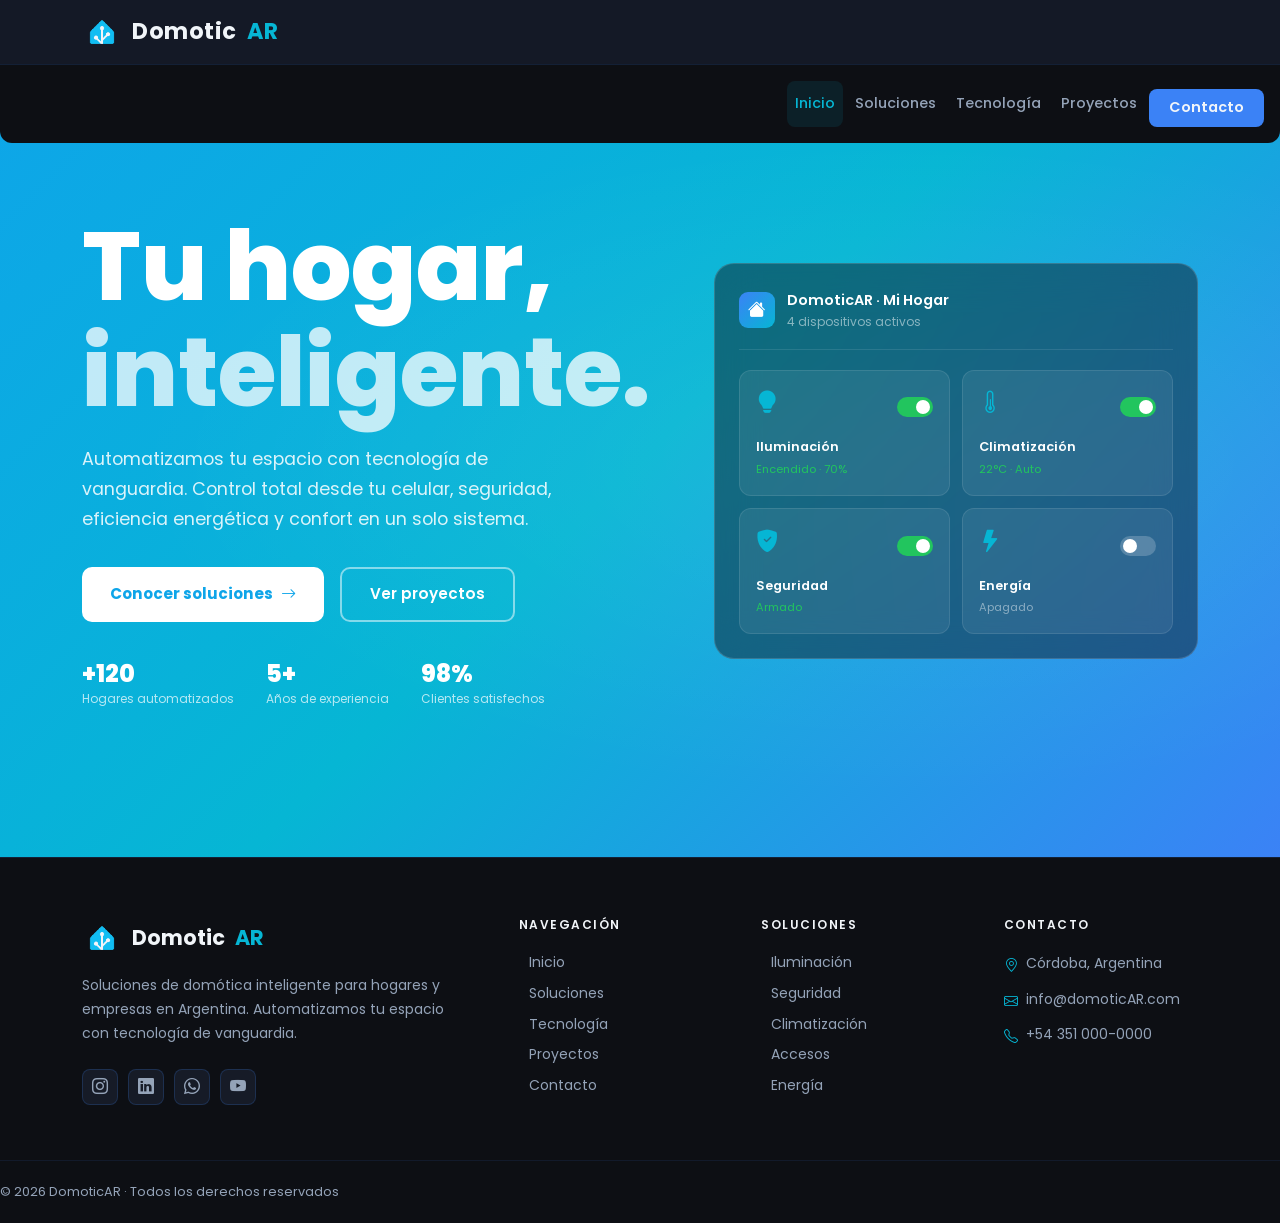
==== index.html @ 965b3caf "cambios varios" ====
<!DOCTYPE html>
<html lang="es">
<head>
    <meta charset="UTF-8">
    <meta name="viewport" content="width=device-width, initial-scale=1.0">
    <meta name="description" content="DomoticAR - Soluciones de domótica inteligente para hogares y empresas en Argentina. Automatización, seguridad y eficiencia energética.">
    <meta name="author" content="DomoticAR">
    <meta property="og:title" content="DomoticAR - Tu hogar, inteligente">
    <meta property="og:description" content="Soluciones de domótica inteligente para hogares y empresas en Argentina.">
    <meta property="og:type" content="website">
    <title>Inicio - DomoticAR</title>

    <!-- Google Fonts -->
    <link rel="preconnect" href="https://fonts.googleapis.com">
    <link rel="preconnect" href="https://fonts.gstatic.com" crossorigin>
    <link href="https://fonts.googleapis.com/css2?family=Poppins:wght@400;500;600;700;800&display=swap" rel="stylesheet">

    <!-- Bootstrap CSS -->
    <link href="https://cdn.jsdelivr.net/npm/bootstrap@5.3.3/dist/css/bootstrap.min.css" rel="stylesheet">

    <!-- Bootstrap Icons -->
    <link rel="stylesheet" href="https://cdn.jsdelivr.net/npm/bootstrap-icons@1.11.3/font/bootstrap-icons.min.css">

    <!-- AOS Animations -->
    <link href="https://cdn.jsdelivr.net/npm/aos@2.3.4/dist/aos.css" rel="stylesheet">

    <!-- Estilos propios (siempre último) -->
    <link rel="stylesheet" href="css/main.css">
</head>
<body>

    <header>
        <nav class="navbar navbar-expand-lg" id="mainNav">
            <div class="container">

                <a class="navbar-brand" href="index.html">
                    <span class="brand-icon">
                        <img src="assets/icons/logo.png" alt="">
                    </span>
                    Domotic<span class="brand-ar">AR</span>
                </a>

                <button
                    class="navbar-toggler"
                    type="button"
                    data-bs-toggle="collapse"
                    data-bs-target="#navbarMain"
                    aria-controls="navbarMain"
                    aria-expanded="false"
                    aria-label="Abrir menú de navegación"
                >
                    <span class="navbar-toggler-icon"></span>
                </button>

                <div class="collapse navbar-collapse" id="navbarMain">
                    <ul class="navbar-nav ms-auto align-items-lg-center gap-lg-1">
                        <li class="nav-item">
                            <a class="nav-link active" aria-current="page" href="index.html">Inicio</a>
                        </li>
                        <li class="nav-item">
                            <a class="nav-link" href="pages/soluciones.html">Soluciones</a>
                        </li>
                        <li class="nav-item">
                            <a class="nav-link" href="pages/tecnologia.html">Tecnología</a>
                        </li>
                        <li class="nav-item">
                            <a class="nav-link" href="pages/proyectos.html">Proyectos</a>
                        </li>
                        <li class="nav-item">
                            <a class="nav-link nav-cta" href="pages/contacto.html">Contacto</a>
                        </li>
                    </ul>
                </div>

            </div>
        </nav>
    </header>

    <main>

        <!-- HERO -->
        <section class="hero" id="inicio">
            <div class="container">
                <div class="hero-grid">

                    <!-- Contenido izquierdo -->
                    <div class="hero-content" data-aos="fade-right">

                        <h1 class="hero-title">
                            Tu hogar,
                            <span class="hero-title-alt">inteligente.</span>
                        </h1>

                        <p class="hero-desc">
                            Automatizamos tu espacio con tecnología de vanguardia. Control total
                            desde tu celular, seguridad, eficiencia energética y confort en un solo sistema.
                        </p>

                        <div class="hero-actions">
                            <a href="pages/soluciones.html" class="btn btn-hero-primary">
                                Conocer soluciones
                                <i class="bi bi-arrow-right" aria-hidden="true"></i>
                            </a>
                            <a href="pages/proyectos.html" class="btn btn-hero-outline">
                                Ver proyectos
                            </a>
                        </div>

                        <div class="hero-stats">
                            <div class="hero-stat">
                                <span class="hero-stat-number">+120</span>
                                <span class="hero-stat-label">Hogares automatizados</span>
                            </div>
                            <div class="hero-stat">
                                <span class="hero-stat-number">5+</span>
                                <span class="hero-stat-label">Años de experiencia</span>
                            </div>
                            <div class="hero-stat">
                                <span class="hero-stat-number">98%</span>
                                <span class="hero-stat-label">Clientes satisfechos</span>
                            </div>
                        </div>

                    </div>

                    <!-- Panel derecho -->
                    <div class="hero-visual" data-aos="fade-left" data-aos-delay="200">
                        <div class="device-panel">
                            <div class="device-panel-header">
                                <div class="device-panel-icon" aria-hidden="true">
                                    <i class="bi bi-house-fill"></i>
                                </div>
                                <div>
                                    <p class="device-panel-title">DomoticAR · Mi Hogar</p>
                                    <p class="device-panel-sub">4 dispositivos activos</p>
                                </div>
                            </div>

                            <div class="device-grid">
                                <div class="device-card">
                                    <div class="device-card-top">
                                        <i class="bi bi-lightbulb-fill device-icon" aria-hidden="true"></i>
                                        <div class="device-toggle on" role="switch" aria-checked="true" aria-label="Iluminación"></div>
                                    </div>
                                    <p class="device-name">Iluminación</p>
                                    <p class="device-status active">Encendido · 70%</p>
                                </div>

                                <div class="device-card">
                                    <div class="device-card-top">
                                        <i class="bi bi-thermometer-half device-icon" aria-hidden="true"></i>
                                        <div class="device-toggle on" role="switch" aria-checked="true" aria-label="Climatización"></div>
                                    </div>
                                    <p class="device-name">Climatización</p>
                                    <p class="device-status active">22°C · Auto</p>
                                </div>

                                <div class="device-card">
                                    <div class="device-card-top">
                                        <i class="bi bi-shield-fill-check device-icon" aria-hidden="true"></i>
                                        <div class="device-toggle on" role="switch" aria-checked="true" aria-label="Seguridad"></div>
                                    </div>
                                    <p class="device-name">Seguridad</p>
                                    <p class="device-status active">Armado</p>
                                </div>

                                <div class="device-card">
                                    <div class="device-card-top">
                                        <i class="bi bi-lightning-fill device-icon" aria-hidden="true"></i>
                                        <div class="device-toggle off" role="switch" aria-checked="false" aria-label="Energía"></div>
                                    </div>
                                    <p class="device-name">Energía</p>
                                    <p class="device-status">Apagado</p>
                                </div>
                            </div>

                        </div>
                    </div>

                </div>
            </div>
        </section>

    </main>

    <footer class="site-footer">
        <div class="container">
            <di class="footer-grid">

                <!-- Columna marca -->
                <div class="footer-brand">
                    <a class="footer-logo" href="index.html">
                        <span class="brand-icon">
                            <img src="assets/icons/logo.png" alt="">
                        </span>
                        Domotic<span class="brand-ar">AR</span>
                    </a>
                    <p class="footer-desc">
                        Soluciones de domótica inteligente para hogares y empresas en Argentina.
                        Automatizamos tu espacio con tecnología de vanguardia.
                    </p>
                    <div class="social-links">
                        <a href="https://www.instagram.com/domotic_ar" class="social-link" aria-label="Instagram" target="_blank" rel="noopener">
                            <i class="bi bi-instagram"></i>
                        </a>
                        <a href="#" class="social-link" aria-label="LinkedIn" target="_blank" rel="noopener">
                            <i class="bi bi-linkedin"></i>
                        </a>
                        <a href="#" class="social-link" aria-label="WhatsApp" target="_blank" rel="noopener">
                            <i class="bi bi-whatsapp"></i>
                        </a>
                        <a href="#" class="social-link" aria-label="YouTube" target="_blank" rel="noopener">
                            <i class="bi bi-youtube"></i>
                        </a>
                    </div>
                </div>
                
                <!-- Columna navegación -->
                <div class="footer-col">
                    <h4 class="footer-heading">Navegación</h4>
                    <ul class="footer-links">
                        <li><a href="index.html">Inicio</a></li>
                        <li><a href="pages/soluciones.html">Soluciones</a></li>
                        <li><a href="pages/tecnologia.html">Tecnología</a></li>
                        <li><a href="pages/proyectos.html">Proyectos</a></li>
                        <li><a href="pages/contacto.html">Contacto</a></li>
                    </ul>
                </div>

                <!-- Columna soluciones -->
                <div class="footer-col">
                    <h4 class="footer-heading">Soluciones</h4>
                    <ul class="footer-links">
                        <li><a href="pages/soluciones.html">Iluminación</a></li>
                        <li><a href="pages/soluciones.html">Seguridad</a></li>
                        <li><a href="pages/soluciones.html">Climatización</a></li>
                        <li><a href="pages/soluciones.html">Accesos</a></li>
                        <li><a href="pages/soluciones.html">Energía</a></li>
                    </ul>
                </div>

                <!-- Columna contacto -->
                <div class="footer-col">
                    <h4 class="footer-heading">Contacto</h4>
                    <address class="footer-contact">
                        <p>
                            <i class="bi bi-geo-alt" aria-hidden="true"></i>
                            Córdoba, Argentina
                        </p>
                        <p>
                            <i class="bi bi-envelope" aria-hidden="true"></i>
                            info@domoticAR.com
                        </p>
                        <p>
                            <i class="bi bi-telephone" aria-hidden="true"></i>
                            +54 351 000-0000
                        </p>
                    </address>
                </div>

            </div>

            <!-- Footer bottom -->
            <div class="footer-bottom">
                <p>&copy; 2026 DomoticAR &middot; Todos los derechos reservados</p>
            </div>

        </div>
    </footer>

    <!-- Bootstrap JS -->
    <script src="https://cdn.jsdelivr.net/npm/bootstrap@5.3.3/dist/js/bootstrap.bundle.min.js"></script>

    <!-- AOS JS -->
    <script src="https://cdn.jsdelivr.net/npm/aos@2.3.4/dist/aos.js"></script>
    <script>AOS.init({ duration: 600, once: true });</script>

    <!-- Toggles dispositivos -->
    <script>
        document.querySelectorAll('.device-toggle').forEach(toggle => {
            toggle.addEventListener('click', function() {
                this.classList.toggle('on');
                this.classList.toggle('off');
                const status = this.closest('.device-card').querySelector('.device-status');
                if (this.classList.contains('on')) {
                    status.classList.add('active');
                    this.setAttribute('aria-checked', 'true');
                } else {
                    status.classList.remove('active');
                    this.setAttribute('aria-checked', 'false');
                }
            });
        });
    </script>

</body>
</html>
---- css/main.css ----
* {
  margin: 0;
  padding: 0;
  box-sizing: border-box;
}

body {
  font-family: "Poppins", sans-serif;
  font-size: 16px;
  background-color: #0D0F14;
  color: #F1F5F9;
}

body {
  font-family: "Poppins", sans-serif;
  font-size: 16px;
  color: #F1F5F9;
  background-color: #0D0F14;
}

h1, h2, h3, h4, h5, h6 {
  font-family: "Poppins", sans-serif;
  font-weight: 700;
  color: #F1F5F9;
}

p {
  line-height: 1.7;
  color: #94A3B8;
}

a {
  color: #06B6D4;
  text-decoration: none;
  transition: color 0.2s ease;
}
a:hover {
  color: #3B82F6;
}

.navbar {
  background-color: rgba(22, 27, 39, 0.95);
  backdrop-filter: blur(12px);
  border-bottom: 1px solid rgba(59, 130, 246, 0.15);
  padding: 0 0;
  min-height: 64px;
  position: sticky;
  top: 0;
  z-index: 1000;
}
.navbar .container {
  display: flex;
  align-items: center;
  min-height: 64px;
}
.navbar .navbar-brand {
  display: flex;
  align-items: center;
  gap: 10px;
  font-family: "Poppins", sans-serif;
  font-weight: 700;
  font-size: 1.4rem;
  color: #F1F5F9;
  letter-spacing: 0.5px;
  text-decoration: none;
  transition: opacity 0.2s ease;
}
.navbar .navbar-brand:hover {
  opacity: 0.85;
}
.navbar .navbar-brand .brand-icon {
  width: 40px;
  height: 40px;
  display: flex;
  align-items: center;
  justify-content: center;
}
.navbar .navbar-brand .brand-icon img {
  max-width: 100%;
  max-height: 100%;
  display: block;
}
.navbar .navbar-brand .brand-ar {
  color: #06B6D4;
}
.navbar .nav-link {
  font-family: "Poppins", sans-serif;
  font-size: 0.875rem;
  font-weight: 500;
  color: #94A3B8;
  padding: 0.75rem 1rem;
  border-radius: 8px;
  transition: color 0.2s ease, background-color 0.2s ease;
}
.navbar .nav-link:hover {
  color: #F1F5F9;
  background-color: rgba(59, 130, 246, 0.1);
}
.navbar .nav-link.active {
  color: #06B6D4;
  background-color: rgba(6, 182, 212, 0.1);
}
.navbar .nav-link.nav-cta {
  background-color: #3B82F6;
  color: #F1F5F9;
  font-weight: 600;
  padding: 0.5rem 1.25rem;
  margin-top: 0.5rem;
  text-align: center;
  display: block;
}
.navbar .nav-link.nav-cta:hover {
  background-color: rgb(19.9912195122, 105.1219512195, 244.2087804878);
  color: #F1F5F9;
  transform: translateY(-1px);
}
.navbar .navbar-toggler {
  border: 1px solid rgba(59, 130, 246, 0.3);
  border-radius: 8px;
  padding: 0.4rem 0.6rem;
}
.navbar .navbar-toggler:focus {
  box-shadow: 0 0 0 3px rgba(59, 130, 246, 0.25);
}
.navbar .navbar-toggler .navbar-toggler-icon {
  filter: invert(1);
}
.navbar .navbar-collapse {
  background-color: #0D0F14;
  padding: 1rem;
  border-top: 1px solid rgba(59, 130, 246, 0.15);
  border-radius: 0 0 12px 12px;
  position: absolute;
  top: 64px;
  left: 0;
  right: 0;
  width: 100%;
}

.site-footer {
  background-color: #0D0F14;
  border-top: 1px solid rgba(59, 130, 246, 0.15);
  padding: 60px 0 0;
  color: #94A3B8;
  font-size: 0.875rem;
}
.site-footer .footer-grid {
  display: grid;
  grid-template-columns: 1fr 1fr;
  gap: 2rem;
  margin-bottom: 3rem;
}
.site-footer .footer-brand {
  grid-column: 1/-1;
}
.site-footer .footer-brand .brand-icon {
  width: 40px;
  height: 40px;
  display: flex;
  align-items: center;
  justify-content: center;
}
.site-footer .footer-brand .brand-icon img {
  max-width: 100%;
  max-height: 100%;
  display: block;
}
.site-footer .footer-brand .footer-logo {
  display: flex;
  align-items: center;
  gap: 10px;
  font-family: "Poppins", sans-serif;
  font-size: 1.3rem;
  font-weight: 700;
  color: #F1F5F9;
  text-decoration: none;
  margin-bottom: 1rem;
}
.site-footer .footer-brand .footer-logo .brand-ar {
  color: #06B6D4;
}
.site-footer .footer-brand .footer-desc {
  line-height: 1.7;
  margin-bottom: 1.5rem;
  color: #94A3B8;
}
.site-footer .social-links {
  display: flex;
  gap: 10px;
}
.site-footer .social-link {
  width: 36px;
  height: 36px;
  border-radius: 8px;
  border: 1px solid rgba(59, 130, 246, 0.2);
  background: #161B27;
  display: flex;
  align-items: center;
  justify-content: center;
  color: #94A3B8;
  text-decoration: none;
  font-size: 1rem;
  transition: all 0.2s ease;
}
.site-footer .social-link:hover {
  border-color: #06B6D4;
  color: #06B6D4;
  background: rgba(6, 182, 212, 0.1);
}
.site-footer .footer-heading {
  font-size: 0.75rem;
  font-weight: 600;
  text-transform: uppercase;
  letter-spacing: 1.5px;
  color: #F1F5F9;
  margin-bottom: 1.25rem;
}
.site-footer .footer-links {
  list-style: none;
  padding: 0;
  display: flex;
  flex-direction: column;
  gap: 0.6rem;
}
.site-footer .footer-links a {
  color: #94A3B8;
  text-decoration: none;
  display: flex;
  align-items: center;
  gap: 6px;
  transition: color 0.2s ease, gap 0.2s ease;
}
.site-footer .footer-links a::before {
  content: "";
  width: 4px;
  height: 4px;
  border-radius: 50%;
  background: #3B82F6;
  opacity: 0;
  transition: opacity 0.2s ease;
  flex-shrink: 0;
}
.site-footer .footer-links a:hover {
  color: #06B6D4;
  gap: 10px;
}
.site-footer .footer-links a:hover::before {
  opacity: 1;
}
.site-footer .footer-contact {
  font-style: normal;
  display: flex;
  flex-direction: column;
  gap: 0.6rem;
}
.site-footer .footer-contact p {
  display: flex;
  align-items: flex-start;
  gap: 8px;
  color: #94A3B8;
  margin: 0;
}
.site-footer .footer-contact p i {
  color: #06B6D4;
  flex-shrink: 0;
  margin-top: 2px;
}
.site-footer .footer-bottom {
  border-top: 1px solid rgba(59, 130, 246, 0.1);
  padding: 1.25rem 0;
  display: flex;
  align-items: center;
  justify-content: space-between;
  flex-wrap: wrap;
  gap: 0.5rem;
}
.site-footer .footer-bottom p {
  font-size: 0.8rem;
  color: #94A3B8;
  margin: 0;
}
.site-footer .footer-bottom .footer-status {
  display: flex;
  align-items: center;
  gap: 6px;
  font-size: 0.8rem;
  color: #22C55E;
}
.site-footer .footer-bottom .status-dot {
  width: 6px;
  height: 6px;
  border-radius: 50%;
  background: #22C55E;
  animation: pulse 2s infinite;
}

@keyframes pulse {
  0%, 100% {
    opacity: 1;
  }
  50% {
    opacity: 0.4;
  }
}
.hero {
  background: linear-gradient(135deg, #0EA5E9 0%, #06B6D4 50%, #3B82F6 100%);
  min-height: 88vh;
  display: flex;
  align-items: center;
  padding: 64px 0;
  position: relative;
  overflow: hidden;
}
.hero::before {
  content: "";
  position: absolute;
  inset: 0;
  background: radial-gradient(ellipse at 70% 50%, rgba(255, 255, 255, 0.08) 0%, transparent 60%);
  pointer-events: none;
}
.hero .hero-grid {
  display: grid;
  grid-template-columns: 1fr;
  gap: 3rem;
  align-items: center;
  position: relative;
  z-index: 1;
}
@media (min-width: 768px) {
  .hero .hero-grid {
    grid-template-columns: 1fr 1fr;
    gap: 4rem;
  }
}
.hero .hero-badge {
  display: inline-flex;
  align-items: center;
  gap: 8px;
  background: rgba(255, 255, 255, 0.15);
  border: 1px solid rgba(255, 255, 255, 0.25);
  border-radius: 100px;
  padding: 6px 16px;
  font-size: 0.8rem;
  font-weight: 500;
  color: white;
  margin-bottom: 1.5rem;
}
.hero .hero-badge .badge-dot {
  width: 6px;
  height: 6px;
  border-radius: 50%;
  background: #22C55E;
  animation: pulse 2s infinite;
  flex-shrink: 0;
}
.hero .hero-title {
  font-size: clamp(3rem, 8vw, 6rem);
  font-weight: 800;
  color: white;
  line-height: 1.1;
  margin-bottom: 1.25rem;
}
.hero .hero-title .hero-title-alt {
  display: block;
  color: rgba(255, 255, 255, 0.75);
}
.hero .hero-desc {
  font-size: 1.1rem;
  color: rgba(255, 255, 255, 0.85);
  line-height: 1.7;
  margin-bottom: 2rem;
  max-width: 480px;
}
.hero .hero-actions {
  display: flex;
  gap: 1rem;
  flex-wrap: wrap;
  margin-bottom: 2.5rem;
}
.hero .btn-hero-primary {
  background: white;
  color: #0EA5E9;
  border: none;
  padding: 0.875rem 1.75rem;
  border-radius: 10px;
  font-weight: 700;
  font-size: 0.95rem;
  display: inline-flex;
  align-items: center;
  gap: 8px;
  transition: transform 0.2s ease, box-shadow 0.2s ease;
}
.hero .btn-hero-primary:hover {
  transform: translateY(-2px);
  box-shadow: 0 8px 24px rgba(0, 0, 0, 0.2);
  color: #0EA5E9;
}
.hero .btn-hero-outline {
  background: transparent;
  color: white;
  border: 2px solid rgba(255, 255, 255, 0.5);
  padding: 0.875rem 1.75rem;
  border-radius: 10px;
  font-weight: 600;
  font-size: 0.95rem;
  transition: all 0.2s ease;
}
.hero .btn-hero-outline:hover {
  background: rgba(255, 255, 255, 0.15);
  border-color: white;
  color: white;
}
.hero .hero-stats {
  display: flex;
  gap: 2rem;
  flex-wrap: wrap;
}
.hero .hero-stat {
  display: flex;
  flex-direction: column;
}
.hero .hero-stat .hero-stat-number {
  font-size: 1.5rem;
  font-weight: 800;
  color: white;
  line-height: 1;
}
.hero .hero-stat .hero-stat-label {
  font-size: 0.75rem;
  color: rgba(255, 255, 255, 0.7);
  margin-top: 4px;
}
.hero .device-panel {
  background: rgba(13, 15, 20, 0.45);
  border: 1px solid rgba(255, 255, 255, 0.15);
  border-radius: 20px;
  padding: 1.5rem;
  backdrop-filter: blur(20px);
}
.hero .device-panel-header {
  display: flex;
  align-items: center;
  gap: 12px;
  margin-bottom: 1.25rem;
  padding-bottom: 1rem;
  border-bottom: 1px solid rgba(255, 255, 255, 0.1);
}
.hero .device-panel-header .device-panel-icon {
  width: 36px;
  height: 36px;
  background: linear-gradient(135deg, #3B82F6, #06B6D4);
  border-radius: 9px;
  display: flex;
  align-items: center;
  justify-content: center;
  color: white;
  font-size: 1.1rem;
}
.hero .device-panel-header .device-panel-title {
  color: white;
  font-weight: 600;
  font-size: 0.9rem;
  margin: 0;
}
.hero .device-panel-header .device-panel-sub {
  color: rgba(255, 255, 255, 0.5);
  font-size: 0.75rem;
  margin: 0;
}
.hero .device-grid {
  display: grid;
  grid-template-columns: 1fr 1fr;
  gap: 0.75rem;
}
.hero .device-card {
  background: rgba(255, 255, 255, 0.07);
  border: 1px solid rgba(255, 255, 255, 0.1);
  border-radius: 12px;
  padding: 1rem;
  transition: background 0.2s ease;
}
.hero .device-card:hover {
  background: rgba(255, 255, 255, 0.12);
}
.hero .device-card .device-icon {
  font-size: 1.4rem;
  color: #06B6D4;
  display: block;
  margin-bottom: 0.5rem;
}
.hero .device-card .device-name {
  color: white;
  font-size: 0.8rem;
  font-weight: 600;
  margin: 0 0 2px;
}
.hero .device-card .device-status {
  color: rgba(255, 255, 255, 0.45);
  font-size: 0.7rem;
  margin: 0;
}
.hero .device-card .device-status.active {
  color: #22C55E;
}

@keyframes pulse {
  0%, 100% {
    opacity: 1;
  }
  50% {
    opacity: 0.4;
  }
}
.device-card-top {
  display: flex;
  align-items: center;
  justify-content: space-between;
  margin-bottom: 0.5rem;
}

.device-toggle {
  width: 36px;
  height: 20px;
  border-radius: 10px;
  position: relative;
  cursor: pointer;
  transition: background 0.3s ease;
  flex-shrink: 0;
}
.device-toggle.on {
  background: #22C55E;
}
.device-toggle.off {
  background: rgba(255, 255, 255, 0.2);
}
.device-toggle::after {
  content: "";
  position: absolute;
  top: 3px;
  width: 14px;
  height: 14px;
  border-radius: 50%;
  background: white;
  transition: left 0.3s ease;
}
.device-toggle.on::after {
  left: 19px;
}
.device-toggle.off::after {
  left: 3px;
}

.proj-section {
  padding: 64px 0;
}

.proj-grid {
  display: grid;
  grid-template-columns: 1fr;
  gap: 1.5rem;
}

.proj-card {
  background: #161B27;
  border: 1px solid rgba(59, 130, 246, 0.15);
  border-radius: 16px;
  overflow: visible;
  cursor: pointer;
  transition: transform 0.3s ease, box-shadow 0.3s ease;
  height: 100%;
  width: 100%;
}
.proj-card:hover {
  transform: translateY(-6px);
  box-shadow: 0 16px 48px rgba(6, 182, 212, 0.15);
}
.proj-card:hover .proj-img-overlay {
  opacity: 1;
  border-radius: 16px;
}
.proj-card:hover .proj-img {
  transform: rotate(0deg) translateY(-4px);
  box-shadow: 0 16px 48px rgba(6, 182, 212, 0.35), 0 4px 16px rgba(0, 0, 0, 0.4);
}

.proj-img-wrapper {
  position: relative;
  overflow: visible;
  height: 220px;
  padding: 1rem;
  margin-bottom: 0.5rem;
}

.proj-img {
  width: 100%;
  height: 100%;
  object-fit: cover;
  display: block;
  border-radius: 16px;
  box-shadow: 0 8px 32px rgba(6, 182, 212, 0.25), 0 2px 8px rgba(0, 0, 0, 0.4);
  transition: transform 0.4s ease, box-shadow 0.4s ease;
}

.proj-img-overlay {
  position: absolute;
  inset: 0;
  background: rgba(59, 130, 246, 0.7);
  display: flex;
  align-items: center;
  justify-content: center;
  opacity: 0;
  transition: opacity 0.3s ease;
  border-radius: 16px;
}
.proj-img-overlay span {
  color: white;
  font-weight: 600;
  font-size: 0.95rem;
  display: flex;
  align-items: center;
  gap: 8px;
}

.proj-body {
  padding: 1.25rem;
}

.proj-tags {
  display: flex;
  gap: 6px;
  flex-wrap: wrap;
  margin-bottom: 0.75rem;
}

.proj-tag {
  background: rgba(6, 182, 212, 0.1);
  color: #06B6D4;
  border: 1px solid rgba(6, 182, 212, 0.2);
  border-radius: 100px;
  font-size: 0.68rem;
  font-weight: 600;
  padding: 2px 10px;
}

.proj-title {
  font-size: 1rem;
  font-weight: 700;
  color: #F1F5F9;
  margin-bottom: 0.4rem;
}

.proj-desc {
  font-size: 0.82rem;
  color: #94A3B8;
  line-height: 1.6;
  margin-bottom: 1rem;
}

.proj-meta {
  display: flex;
  align-items: center;
  justify-content: space-between;
}

.proj-location {
  font-size: 0.75rem;
  color: #94A3B8;
  display: flex;
  align-items: center;
  gap: 4px;
}
.proj-location i {
  color: #06B6D4;
}

.proj-year {
  font-size: 0.75rem;
  color: #94A3B8;
  font-weight: 600;
}

.proj-modal-content {
  background: #161B27;
  border: 1px solid rgba(59, 130, 246, 0.2);
  border-radius: 16px;
}

.proj-modal-header {
  background: #0D0F14;
  border-bottom: 1px solid rgba(59, 130, 246, 0.15);
  padding: 1.25rem 1.5rem;
}

.proj-modal-title {
  color: #F1F5F9;
  font-size: 1.1rem;
  font-weight: 700;
}

.proj-modal-body {
  padding: 1.5rem;
}

.proj-modal-img {
  width: 100%;
  height: 260px;
  object-fit: cover;
  border-radius: 12px;
  margin-bottom: 1.25rem;
  box-shadow: 0 8px 32px rgba(6, 182, 212, 0.2);
}

.proj-modal-tags {
  display: flex;
  gap: 6px;
  flex-wrap: wrap;
  margin-bottom: 1rem;
}

.proj-modal-desc {
  font-size: 0.875rem;
  color: #94A3B8;
  line-height: 1.7;
  margin-bottom: 1.25rem;
}

.proj-modal-details {
  display: grid;
  grid-template-columns: 1fr 1fr;
  gap: 0.75rem;
  margin-bottom: 0.5rem;
}

.proj-modal-detail {
  background: rgba(255, 255, 255, 0.04);
  border-radius: 10px;
  padding: 0.75rem;
  display: flex;
  flex-direction: column;
  gap: 4px;
}
.proj-modal-detail .detail-label {
  font-size: 0.7rem;
  color: #94A3B8;
  text-transform: uppercase;
  letter-spacing: 1px;
}
.proj-modal-detail .detail-value {
  font-size: 0.875rem;
  color: #F1F5F9;
  font-weight: 600;
}

.proj-modal-footer {
  background: #0D0F14;
  border-top: 1px solid rgba(59, 130, 246, 0.15);
  padding: 1rem 1.5rem;
}

.btn-primary-custom {
  background: #3B82F6;
  color: white;
  border: none;
  border-radius: 8px;
  padding: 0.5rem 1.25rem;
  font-weight: 600;
  font-size: 0.875rem;
  transition: background 0.2s ease;
}
.btn-primary-custom:hover {
  background: rgb(19.9912195122, 105.1219512195, 244.2087804878);
  color: white;
}

.btn-secondary-custom {
  background: rgba(255, 255, 255, 0.07);
  color: #94A3B8;
  border: 1px solid rgba(255, 255, 255, 0.1);
  border-radius: 8px;
  padding: 0.5rem 1.25rem;
  font-size: 0.875rem;
  transition: background 0.2s ease;
}
.btn-secondary-custom:hover {
  background: rgba(255, 255, 255, 0.12);
  color: #F1F5F9;
}

@media (min-width: 768px) {
  .proj-grid {
    grid-template-columns: repeat(2, 1fr);
  }
  .site-footer .footer-grid {
    grid-template-columns: 1fr 1fr;
    gap: 2rem;
  }
  .site-footer .footer-brand {
    grid-column: 1/-1;
  }
}
@media (min-width: 992px) {
  .navbar .nav-link {
    font-size: 0.9rem;
  }
  .proj-grid {
    grid-template-columns: repeat(4, 1fr);
  }
  .site-footer .footer-grid {
    grid-template-columns: 2fr 1fr 1fr 1fr;
    gap: 3rem;
    margin-bottom: 3rem;
  }
  .site-footer .footer-brand {
    grid-column: auto;
  }
}
.page-hero {
  background: linear-gradient(135deg, #0EA5E9 0%, #06B6D4 50%, #3B82F6 100%);
  padding: 80px 0;
  text-align: center;
  position: relative;
  overflow: hidden;
}
.page-hero::before {
  content: "";
  position: absolute;
  inset: 0;
  background: radial-gradient(ellipse at center, rgba(255, 255, 255, 0.08) 0%, transparent 70%);
  pointer-events: none;
}
.page-hero .page-hero-content {
  position: relative;
  z-index: 1;
}
.page-hero .page-hero-label {
  display: inline-block;
  background: rgba(255, 255, 255, 0.15);
  border: 1px solid rgba(255, 255, 255, 0.25);
  border-radius: 100px;
  padding: 4px 14px;
  font-size: 0.75rem;
  font-weight: 600;
  color: white;
  letter-spacing: 1px;
  text-transform: uppercase;
  margin-bottom: 1rem;
}
.page-hero .page-hero-title {
  font-size: clamp(2rem, 5vw, 3rem);
  font-weight: 800;
  color: white;
  margin-bottom: 0.75rem;
}
.page-hero .page-hero-desc {
  color: rgba(255, 255, 255, 0.8);
  font-size: 1.05rem;
  max-width: 520px;
  margin: 0 auto;
  line-height: 1.7;
}

.sol-section {
  padding: 64px 0;
}
.sol-section .section-header {
  margin-bottom: 3rem;
}
.sol-section .section-label {
  display: block;
  font-size: 0.75rem;
  font-weight: 600;
  letter-spacing: 2px;
  text-transform: uppercase;
  color: #06B6D4;
  margin-bottom: 0.75rem;
}
.sol-section .section-title {
  font-size: clamp(1.5rem, 3vw, 2.25rem);
  font-weight: 700;
  color: #F1F5F9;
  margin-bottom: 1rem;
}
.sol-section .section-desc {
  color: #94A3B8;
  line-height: 1.7;
  max-width: 560px;
}

.sol-card {
  background: #161B27;
  border: 1px solid rgba(59, 130, 246, 0.15);
  border-radius: 16px;
  padding: 1.75rem;
  height: 100%;
  transition: transform 0.3s ease, border-color 0.3s ease, box-shadow 0.3s ease;
}
.sol-card:hover {
  transform: translateY(-6px);
  border-color: rgba(6, 182, 212, 0.4);
  box-shadow: 0 12px 40px rgba(6, 182, 212, 0.12);
}
.sol-card .sol-card-icon {
  width: 52px;
  height: 52px;
  border-radius: 12px;
  display: flex;
  align-items: center;
  justify-content: center;
  font-size: 1.4rem;
  margin-bottom: 1.25rem;
}
.sol-card .sol-card-icon.icon-blue {
  background: rgba(59, 130, 246, 0.15);
  color: #3B82F6;
}
.sol-card .sol-card-icon.icon-cyan {
  background: rgba(6, 182, 212, 0.15);
  color: #06B6D4;
}
.sol-card .sol-card-icon.icon-green {
  background: rgba(34, 197, 94, 0.15);
  color: #22C55E;
}
.sol-card .sol-card-icon.icon-purple {
  background: rgba(139, 92, 246, 0.15);
  color: #8B5CF6;
}
.sol-card .sol-card-icon.icon-amber {
  background: rgba(245, 158, 11, 0.15);
  color: #F59E0B;
}
.sol-card .sol-card-icon.icon-pink {
  background: rgba(236, 72, 153, 0.15);
  color: #EC4899;
}
.sol-card .sol-card-title {
  font-size: 1.05rem;
  font-weight: 700;
  color: #F1F5F9;
  margin-bottom: 0.5rem;
}
.sol-card .sol-card-desc {
  font-size: 0.875rem;
  color: #94A3B8;
  line-height: 1.6;
  margin-bottom: 1rem;
}
.sol-card .sol-card-tag {
  display: inline-block;
  background: rgba(6, 182, 212, 0.1);
  color: #06B6D4;
  border: 1px solid rgba(6, 182, 212, 0.2);
  border-radius: 100px;
  font-size: 0.7rem;
  font-weight: 600;
  padding: 3px 10px;
}

.sol-faq {
  background: #161B27;
  border: 1px solid rgba(59, 130, 246, 0.1);
  border-radius: 16px;
  padding: 2rem;
}
.sol-faq .sol-faq-title {
  font-size: 1.25rem;
  font-weight: 700;
  color: #F1F5F9;
  margin-bottom: 1.5rem;
}
.sol-faq .accordion-item {
  background: transparent;
  border: none;
  border-bottom: 1px solid rgba(255, 255, 255, 0.07);
}
.sol-faq .accordion-item:last-child {
  border-bottom: none;
}
.sol-faq .accordion-button {
  background: transparent;
  color: #F1F5F9;
  font-family: "Poppins", sans-serif;
  font-weight: 500;
  font-size: 0.95rem;
  padding: 1rem 0;
  box-shadow: none;
}
.sol-faq .accordion-button:not(.collapsed) {
  background: transparent;
  color: #06B6D4;
  box-shadow: none;
}
.sol-faq .accordion-button::after {
  filter: invert(1);
}
.sol-faq .accordion-button:focus {
  box-shadow: none;
}
.sol-faq .accordion-body {
  background: transparent;
  color: #94A3B8;
  font-size: 0.875rem;
  line-height: 1.7;
  padding: 0 0 1rem;
}

.tech-section {
  padding: 64px 0;
}
.tech-section .section-header {
  margin-bottom: 2rem;
}
.tech-section .section-label {
  display: block;
  font-size: 0.75rem;
  font-weight: 600;
  letter-spacing: 2px;
  text-transform: uppercase;
  color: #06B6D4;
  margin-bottom: 0.75rem;
}
.tech-section .section-title {
  font-size: clamp(1.5rem, 3vw, 2.25rem);
  font-weight: 700;
  color: #F1F5F9;
  margin-bottom: 1rem;
}
.tech-section .section-desc {
  color: #94A3B8;
  line-height: 1.7;
  max-width: 560px;
}

.tech-tabs {
  border-bottom: 1px solid rgba(59, 130, 246, 0.2);
  margin-bottom: 2rem;
  gap: 0.25rem;
}
.tech-tabs .nav-link {
  font-family: "Poppins", sans-serif;
  font-size: 0.875rem;
  font-weight: 500;
  color: #94A3B8;
  border: 1px solid transparent;
  border-radius: 8px 8px 0 0;
  padding: 0.625rem 1.25rem;
  display: flex;
  align-items: center;
  gap: 6px;
  transition: all 0.2s ease;
}
.tech-tabs .nav-link:hover {
  color: #F1F5F9;
  border-color: rgba(59, 130, 246, 0.2);
  background: rgba(59, 130, 246, 0.05);
}
.tech-tabs .nav-link.active {
  color: #06B6D4;
  background: rgba(6, 182, 212, 0.08);
  border-color: rgba(6, 182, 212, 0.3);
  border-bottom-color: #0D0F14;
}

.tech-tab-content {
  padding-top: 0.5rem;
}

.tech-card {
  background: #161B27;
  border: 1px solid rgba(59, 130, 246, 0.15);
  border-radius: 12px;
  padding: 1.5rem;
  height: 100%;
  transition: transform 0.3s ease, border-color 0.3s ease, box-shadow 0.3s ease;
}
.tech-card:hover {
  transform: translateY(-4px);
  border-color: rgba(6, 182, 212, 0.4);
  box-shadow: 0 8px 32px rgba(6, 182, 212, 0.1);
}
.tech-card .tech-card-icon {
  font-size: 1.75rem;
  color: #06B6D4;
  display: block;
  margin-bottom: 0.875rem;
}
.tech-card .tech-card-name {
  font-size: 1rem;
  font-weight: 700;
  color: #F1F5F9;
  margin-bottom: 0.5rem;
}
.tech-card .tech-card-desc {
  font-size: 0.85rem;
  color: #94A3B8;
  line-height: 1.6;
  margin-bottom: 0.75rem;
}
.tech-card .tech-card-badge {
  display: inline-block;
  background: rgba(6, 182, 212, 0.1);
  color: #06B6D4;
  border: 1px solid rgba(6, 182, 212, 0.2);
  border-radius: 100px;
  font-size: 0.7rem;
  font-weight: 600;
  padding: 3px 10px;
}

.platform-card {
  background: #161B27;
  border: 1px solid rgba(59, 130, 246, 0.15);
  border-radius: 12px;
  padding: 1.5rem;
  display: flex;
  gap: 1rem;
  align-items: flex-start;
  height: 100%;
  transition: border-color 0.3s ease, box-shadow 0.3s ease;
}
.platform-card:hover {
  border-color: rgba(6, 182, 212, 0.4);
  box-shadow: 0 8px 32px rgba(6, 182, 212, 0.1);
}
.platform-card .platform-icon {
  width: 48px;
  height: 48px;
  border-radius: 10px;
  display: flex;
  align-items: center;
  justify-content: center;
  font-size: 1.3rem;
  flex-shrink: 0;
}
.platform-card .platform-icon.icon-blue {
  background: rgba(59, 130, 246, 0.15);
  color: #3B82F6;
}
.platform-card .platform-icon.icon-green {
  background: rgba(34, 197, 94, 0.15);
  color: #22C55E;
}
.platform-card .platform-icon.icon-amber {
  background: rgba(245, 158, 11, 0.15);
  color: #F59E0B;
}
.platform-card .platform-icon.icon-purple {
  background: rgba(139, 92, 246, 0.15);
  color: #8B5CF6;
}
.platform-card .platform-name {
  font-size: 1rem;
  font-weight: 700;
  color: #F1F5F9;
  margin-bottom: 0.35rem;
}
.platform-card .platform-desc {
  font-size: 0.85rem;
  color: #94A3B8;
  line-height: 1.6;
  margin: 0;
}

.contact-section {
  padding: 64px 0;
}

.contact-grid {
  display: grid;
  grid-template-columns: 1fr;
  gap: 3rem;
  align-items: start;
}
@media (min-width: 992px) {
  .contact-grid {
    grid-template-columns: 1fr 1.5fr;
  }
}

.contact-info-title {
  font-size: 1.3rem;
  font-weight: 700;
  color: #F1F5F9;
  margin-bottom: 0.5rem;
}

.contact-info-desc {
  color: #94A3B8;
  font-size: 0.875rem;
  line-height: 1.7;
  margin-bottom: 2rem;
}

.info-item {
  display: flex;
  align-items: flex-start;
  gap: 12px;
  margin-bottom: 1.25rem;
}
.info-item .info-icon {
  width: 40px;
  height: 40px;
  border-radius: 10px;
  background: rgba(59, 130, 246, 0.1);
  border: 1px solid rgba(59, 130, 246, 0.2);
  display: flex;
  align-items: center;
  justify-content: center;
  color: #06B6D4;
  font-size: 1rem;
  flex-shrink: 0;
}
.info-item .info-label {
  font-size: 0.7rem;
  color: #94A3B8;
  text-transform: uppercase;
  letter-spacing: 1px;
  margin-bottom: 2px;
}
.info-item .info-value {
  font-size: 0.875rem;
  color: #F1F5F9;
  font-weight: 500;
  margin: 0;
}
.info-item .info-value a {
  color: #F1F5F9;
  text-decoration: none;
  transition: color 0.2s ease;
}
.info-item .info-value a:hover {
  color: #06B6D4;
}

.contact-map {
  margin-top: 1.5rem;
  border-radius: 12px;
  overflow: hidden;
  border: 1px solid rgba(59, 130, 246, 0.15);
}

.contact-form-wrapper {
  background: #161B27;
  border: 1px solid rgba(59, 130, 246, 0.15);
  border-radius: 20px;
  padding: 2rem;
}

.form-title {
  font-size: 1.1rem;
  font-weight: 700;
  color: #F1F5F9;
  margin-bottom: 1.5rem;
}

.form-row {
  display: grid;
  grid-template-columns: 1fr 1fr;
  gap: 1rem;
}
@media (max-width: 576px) {
  .form-row {
    grid-template-columns: 1fr;
  }
}

.form-group {
  display: flex;
  flex-direction: column;
  gap: 6px;
  margin-bottom: 1rem;
}
.form-group label {
  font-size: 0.8rem;
  font-weight: 500;
  color: #F1F5F9;
}
.form-group label span {
  color: #06B6D4;
}
.form-group input,
.form-group select,
.form-group textarea {
  background: rgba(255, 255, 255, 0.05);
  border: 1px solid rgba(59, 130, 246, 0.2);
  border-radius: 10px;
  padding: 0.75rem 1rem;
  color: #F1F5F9;
  font-family: "Poppins", sans-serif;
  font-size: 0.875rem;
  transition: border-color 0.2s ease, box-shadow 0.2s ease;
  outline: none;
  width: 100%;
}
.form-group input::placeholder,
.form-group select::placeholder,
.form-group textarea::placeholder {
  color: #94A3B8;
}
.form-group input:focus,
.form-group select:focus,
.form-group textarea:focus {
  border-color: #06B6D4;
  box-shadow: 0 0 0 3px rgba(6, 182, 212, 0.1);
}
.form-group select {
  cursor: pointer;
}
.form-group select option {
  background: #161B27;
  color: #F1F5F9;
}
.form-group textarea {
  resize: vertical;
  min-height: 120px;
}

.btn-submit {
  width: 100%;
  background: linear-gradient(135deg, #0ea5e9, #3B82F6);
  color: white;
  border: none;
  border-radius: 10px;
  padding: 0.875rem;
  font-family: "Poppins", sans-serif;
  font-size: 0.95rem;
  font-weight: 600;
  cursor: pointer;
  display: flex;
  align-items: center;
  justify-content: center;
  gap: 8px;
  transition: opacity 0.2s ease, transform 0.2s ease;
  margin-top: 0.5rem;
}
.btn-submit:hover {
  opacity: 0.9;
  transform: translateY(-1px);
}

.form-success {
  display: none;
  background: rgba(34, 197, 94, 0.1);
  border: 1px solid rgba(34, 197, 94, 0.3);
  border-radius: 10px;
  padding: 1rem;
  color: #22C55E;
  font-size: 0.875rem;
  text-align: center;
  margin-top: 1rem;
  gap: 8px;
  align-items: center;
  justify-content: center;
}
.form-success.show {
  display: flex;
}

/*# sourceMappingURL=main.css.map */
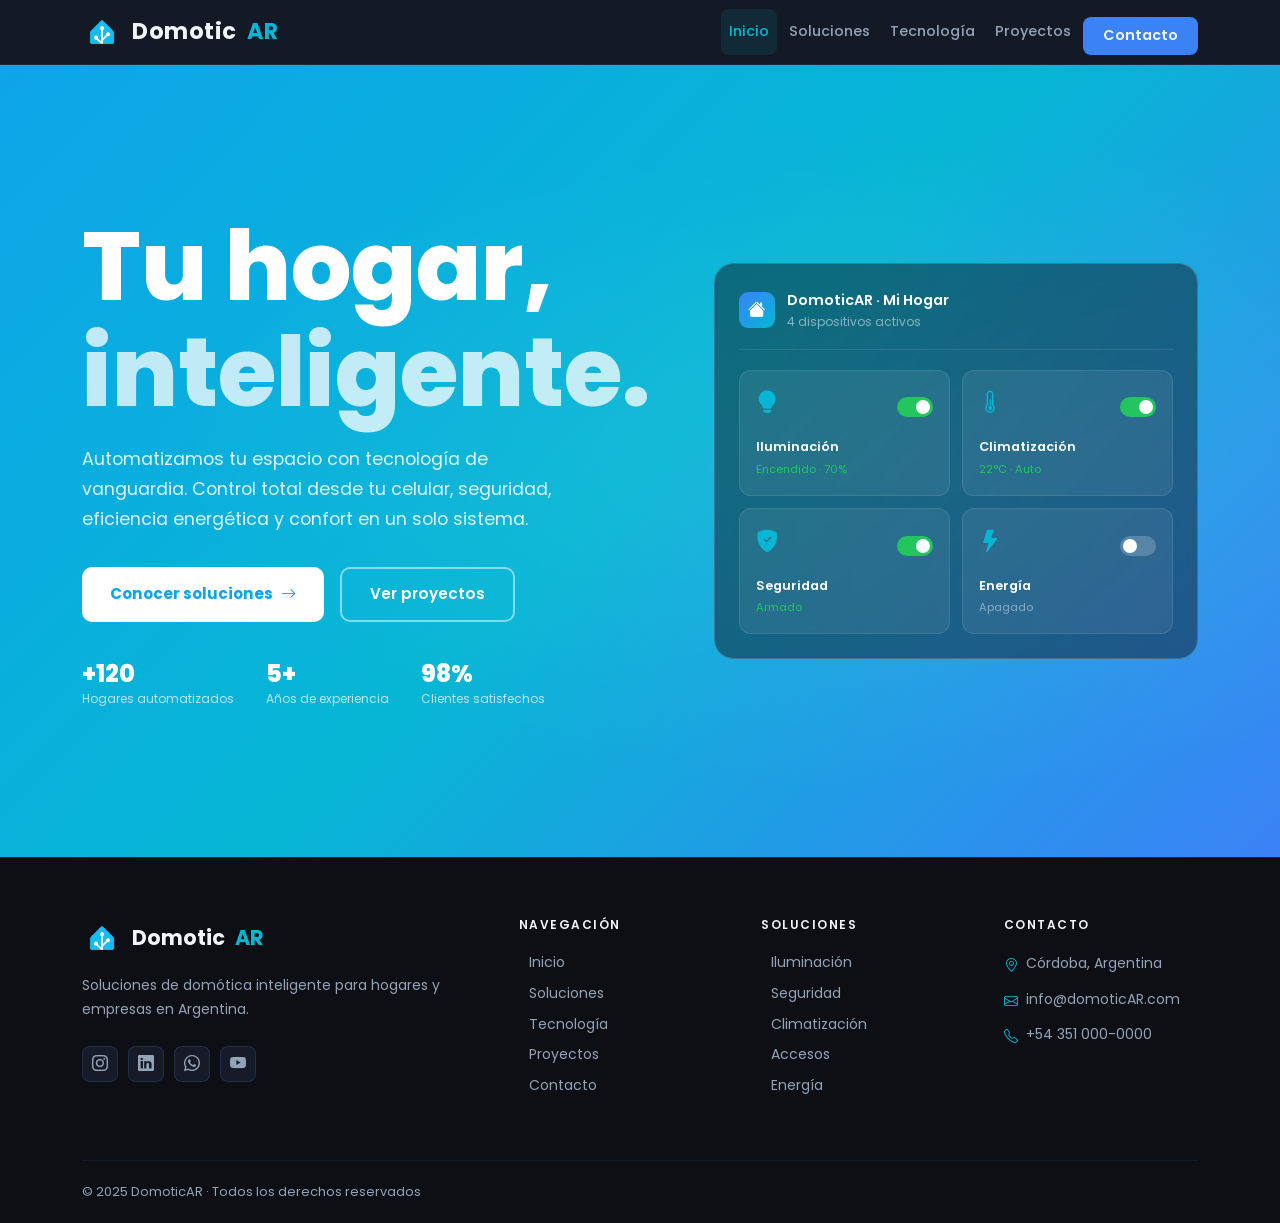
==== commit f053776a: "cambios varios" ====
--- a/index.html
+++ b/index.html
@@ -9,7 +9,7 @@
     <meta property="og:description" content="Soluciones de domótica inteligente para hogares y empresas en Argentina.">
     <meta property="og:type" content="website">
     <title>Inicio - DomoticAR</title>
-
+    <link rel="icon" href="assets/icons/logo.png" type="image/png">
     <!-- Google Fonts -->
     <link rel="preconnect" href="https://fonts.googleapis.com">
     <link rel="preconnect" href="https://fonts.gstatic.com" crossorigin>
@@ -28,18 +28,15 @@
     <link rel="stylesheet" href="css/main.css">
 </head>
 <body>
-
     <header>
         <nav class="navbar navbar-expand-lg" id="mainNav">
             <div class="container">
-
                 <a class="navbar-brand" href="index.html">
                     <span class="brand-icon">
-                        <img src="assets/icons/logo.png" alt="">
+                        <img src="assets/icons/logo.png" alt="Logo de DomoticAR">
                     </span>
                     Domotic<span class="brand-ar">AR</span>
                 </a>
-
                 <button
                     class="navbar-toggler"
                     type="button"
@@ -47,11 +44,9 @@
                     data-bs-target="#navbarMain"
                     aria-controls="navbarMain"
                     aria-expanded="false"
-                    aria-label="Abrir menú de navegación"
-                >
+                    aria-label="Abrir menú de navegación">
                     <span class="navbar-toggler-icon"></span>
                 </button>
-
                 <div class="collapse navbar-collapse" id="navbarMain">
                     <ul class="navbar-nav ms-auto align-items-lg-center gap-lg-1">
                         <li class="nav-item">
@@ -75,27 +70,21 @@
             </div>
         </nav>
     </header>
-
     <main>
-
         <!-- HERO -->
         <section class="hero" id="inicio">
             <div class="container">
                 <div class="hero-grid">
-
                     <!-- Contenido izquierdo -->
                     <div class="hero-content" data-aos="fade-right">
-
                         <h1 class="hero-title">
                             Tu hogar,
                             <span class="hero-title-alt">inteligente.</span>
                         </h1>
-
                         <p class="hero-desc">
                             Automatizamos tu espacio con tecnología de vanguardia. Control total
                             desde tu celular, seguridad, eficiencia energética y confort en un solo sistema.
                         </p>
-
                         <div class="hero-actions">
                             <a href="pages/soluciones.html" class="btn btn-hero-primary">
                                 Conocer soluciones
@@ -105,7 +94,6 @@
                                 Ver proyectos
                             </a>
                         </div>
-
                         <div class="hero-stats">
                             <div class="hero-stat">
                                 <span class="hero-stat-number">+120</span>
@@ -122,7 +110,6 @@
                         </div>
 
                     </div>
-
                     <!-- Panel derecho -->
                     <div class="hero-visual" data-aos="fade-left" data-aos-delay="200">
                         <div class="device-panel">
@@ -135,7 +122,6 @@
                                     <p class="device-panel-sub">4 dispositivos activos</p>
                                 </div>
                             </div>
-
                             <div class="device-grid">
                                 <div class="device-card">
                                     <div class="device-card-top">
@@ -145,7 +131,6 @@
                                     <p class="device-name">Iluminación</p>
                                     <p class="device-status active">Encendido · 70%</p>
                                 </div>
-
                                 <div class="device-card">
                                     <div class="device-card-top">
                                         <i class="bi bi-thermometer-half device-icon" aria-hidden="true"></i>
@@ -154,7 +139,6 @@
                                     <p class="device-name">Climatización</p>
                                     <p class="device-status active">22°C · Auto</p>
                                 </div>
-
                                 <div class="device-card">
                                     <div class="device-card-top">
                                         <i class="bi bi-shield-fill-check device-icon" aria-hidden="true"></i>
@@ -163,7 +147,6 @@
                                     <p class="device-name">Seguridad</p>
                                     <p class="device-status active">Armado</p>
                                 </div>
-
                                 <div class="device-card">
                                     <div class="device-card-top">
                                         <i class="bi bi-lightning-fill device-icon" aria-hidden="true"></i>
@@ -173,108 +156,69 @@
                                     <p class="device-status">Apagado</p>
                                 </div>
                             </div>
-
                         </div>
                     </div>
-
                 </div>
             </div>
         </section>
-
     </main>
-
     <footer class="site-footer">
         <div class="container">
-            <di class="footer-grid">
-
-                <!-- Columna marca -->
+            <div class="footer-grid">
                 <div class="footer-brand">
                     <a class="footer-logo" href="index.html">
                         <span class="brand-icon">
-                            <img src="assets/icons/logo.png" alt="">
+                            <img src="assets/icons/logo.png" alt="Logo de DomoticAR">
                         </span>
                         Domotic<span class="brand-ar">AR</span>
                     </a>
-                    <p class="footer-desc">
-                        Soluciones de domótica inteligente para hogares y empresas en Argentina.
-                        Automatizamos tu espacio con tecnología de vanguardia.
-                    </p>
+                    <p class="footer-desc">Soluciones de domótica inteligente para hogares y empresas en Argentina.</p>
                     <div class="social-links">
-                        <a href="https://www.instagram.com/domotic_ar" class="social-link" aria-label="Instagram" target="_blank" rel="noopener">
-                            <i class="bi bi-instagram"></i>
-                        </a>
-                        <a href="#" class="social-link" aria-label="LinkedIn" target="_blank" rel="noopener">
-                            <i class="bi bi-linkedin"></i>
-                        </a>
-                        <a href="#" class="social-link" aria-label="WhatsApp" target="_blank" rel="noopener">
-                            <i class="bi bi-whatsapp"></i>
-                        </a>
-                        <a href="#" class="social-link" aria-label="YouTube" target="_blank" rel="noopener">
-                            <i class="bi bi-youtube"></i>
-                        </a>
+                        <a href="#" class="social-link" aria-label="Instagram" target="_blank" rel="noopener"><i class="bi bi-instagram"></i></a>
+                        <a href="#" class="social-link" aria-label="LinkedIn" target="_blank" rel="noopener"><i class="bi bi-linkedin"></i></a>
+                        <a href="#" class="social-link" aria-label="WhatsApp" target="_blank" rel="noopener"><i class="bi bi-whatsapp"></i></a>
+                        <a href="#" class="social-link" aria-label="YouTube" target="_blank" rel="noopener"><i class="bi bi-youtube"></i></a>
                     </div>
                 </div>
-                
-                <!-- Columna navegación -->
                 <div class="footer-col">
                     <h4 class="footer-heading">Navegación</h4>
                     <ul class="footer-links">
                         <li><a href="index.html">Inicio</a></li>
-                        <li><a href="pages/soluciones.html">Soluciones</a></li>
-                        <li><a href="pages/tecnologia.html">Tecnología</a></li>
-                        <li><a href="pages/proyectos.html">Proyectos</a></li>
-                        <li><a href="pages/contacto.html">Contacto</a></li>
+                        <li><a href="/pages/soluciones.html">Soluciones</a></li>
+                        <li><a href="/pages/tecnologia.html">Tecnología</a></li>
+                        <li><a href="/pages/proyectos.html">Proyectos</a></li>
+                        <li><a href="/pages/contacto.html">Contacto</a></li>
                     </ul>
                 </div>
-
-                <!-- Columna soluciones -->
                 <div class="footer-col">
                     <h4 class="footer-heading">Soluciones</h4>
                     <ul class="footer-links">
-                        <li><a href="pages/soluciones.html">Iluminación</a></li>
-                        <li><a href="pages/soluciones.html">Seguridad</a></li>
-                        <li><a href="pages/soluciones.html">Climatización</a></li>
-                        <li><a href="pages/soluciones.html">Accesos</a></li>
-                        <li><a href="pages/soluciones.html">Energía</a></li>
+                        <li><a href="/pages/soluciones.html">Iluminación</a></li>
+                        <li><a href="/pages/soluciones.html">Seguridad</a></li>
+                        <li><a href="/pages/soluciones.html">Climatización</a></li>
+                        <li><a href="/pages/soluciones.html">Accesos</a></li>
+                        <li><a href="/pages/soluciones.html">Energía</a></li>
                     </ul>
                 </div>
-
-                <!-- Columna contacto -->
                 <div class="footer-col">
                     <h4 class="footer-heading">Contacto</h4>
                     <address class="footer-contact">
-                        <p>
-                            <i class="bi bi-geo-alt" aria-hidden="true"></i>
-                            Córdoba, Argentina
-                        </p>
-                        <p>
-                            <i class="bi bi-envelope" aria-hidden="true"></i>
-                            info@domoticAR.com
-                        </p>
-                        <p>
-                            <i class="bi bi-telephone" aria-hidden="true"></i>
-                            +54 351 000-0000
-                        </p>
+                        <p><i class="bi bi-geo-alt" aria-hidden="true"></i> Córdoba, Argentina</p>
+                        <p><i class="bi bi-envelope" aria-hidden="true"></i> info@domoticAR.com</p>
+                        <p><i class="bi bi-telephone" aria-hidden="true"></i> +54 351 000-0000</p>
                     </address>
                 </div>
-
-            </div>
-
-            <!-- Footer bottom -->
+            </div>
             <div class="footer-bottom">
-                <p>&copy; 2026 DomoticAR &middot; Todos los derechos reservados</p>
-            </div>
-
+                <p>&copy; 2025 DomoticAR &middot; Todos los derechos reservados</p>
+            </div>
         </div>
     </footer>
-
     <!-- Bootstrap JS -->
     <script src="https://cdn.jsdelivr.net/npm/bootstrap@5.3.3/dist/js/bootstrap.bundle.min.js"></script>
-
     <!-- AOS JS -->
     <script src="https://cdn.jsdelivr.net/npm/aos@2.3.4/dist/aos.js"></script>
     <script>AOS.init({ duration: 600, once: true });</script>
-
     <!-- Toggles dispositivos -->
     <script>
         document.querySelectorAll('.device-toggle').forEach(toggle => {
@@ -292,6 +236,5 @@
             });
         });
     </script>
-
 </body>
 </html>
--- a/css/main.css
+++ b/css/main.css
@@ -799,11 +799,22 @@
   }
 }
 @media (min-width: 992px) {
+  .navbar .navbar-collapse {
+    position: static;
+    top: auto;
+    left: auto;
+    right: auto;
+    width: auto;
+    background-color: transparent;
+    padding: 0;
+    border-top: none;
+    border-radius: 0;
+  }
   .navbar .nav-link {
     font-size: 0.9rem;
   }
   .proj-grid {
-    grid-template-columns: repeat(4, 1fr);
+    grid-template-columns: repeat(3, 1fr);
   }
   .site-footer .footer-grid {
     grid-template-columns: 2fr 1fr 1fr 1fr;
@@ -1038,12 +1049,12 @@
 }
 .tech-tabs .nav-link {
   font-family: "Poppins", sans-serif;
-  font-size: 0.875rem;
+  font-size: 0.8rem;
   font-weight: 500;
   color: #94A3B8;
   border: 1px solid transparent;
   border-radius: 8px 8px 0 0;
-  padding: 0.625rem 1.25rem;
+  padding: 0.8rem;
   display: flex;
   align-items: center;
   gap: 6px;
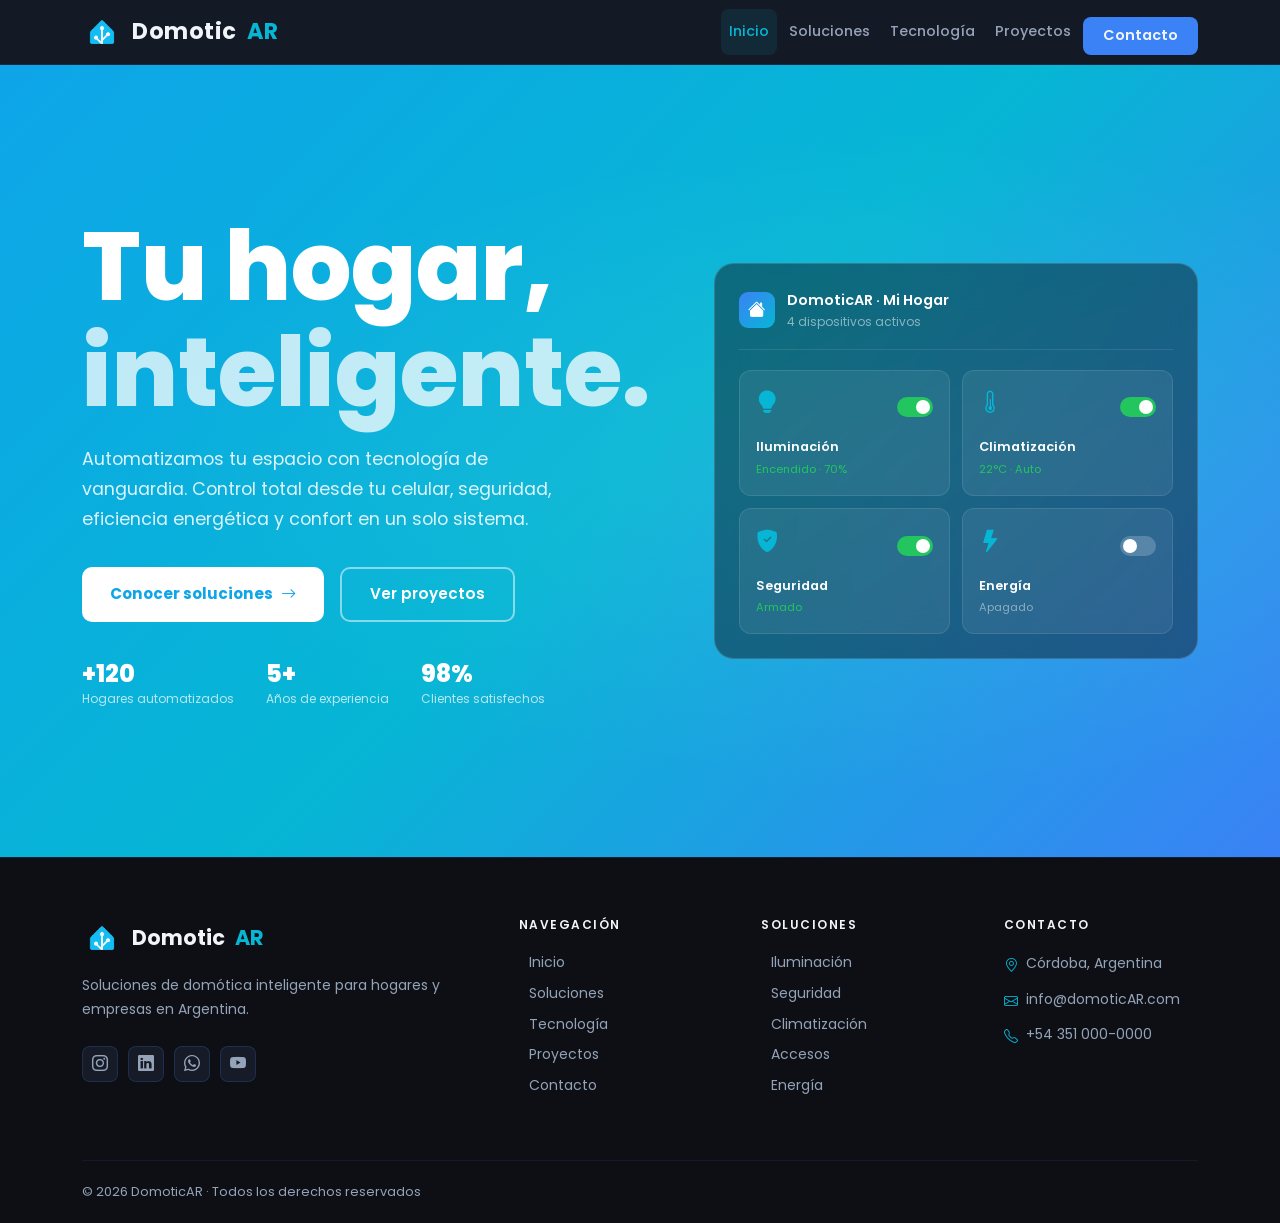
==== commit 6d64b84d: "Mejora del codigo" ====
--- a/index.html
+++ b/index.html
@@ -14,16 +14,12 @@
     <link rel="preconnect" href="https://fonts.googleapis.com">
     <link rel="preconnect" href="https://fonts.gstatic.com" crossorigin>
     <link href="https://fonts.googleapis.com/css2?family=Poppins:wght@400;500;600;700;800&display=swap" rel="stylesheet">
-
     <!-- Bootstrap CSS -->
     <link href="https://cdn.jsdelivr.net/npm/bootstrap@5.3.3/dist/css/bootstrap.min.css" rel="stylesheet">
-
     <!-- Bootstrap Icons -->
     <link rel="stylesheet" href="https://cdn.jsdelivr.net/npm/bootstrap-icons@1.11.3/font/bootstrap-icons.min.css">
-
     <!-- AOS Animations -->
     <link href="https://cdn.jsdelivr.net/npm/aos@2.3.4/dist/aos.css" rel="stylesheet">
-
     <!-- Estilos propios (siempre último) -->
     <link rel="stylesheet" href="css/main.css">
 </head>
@@ -37,14 +33,7 @@
                     </span>
                     Domotic<span class="brand-ar">AR</span>
                 </a>
-                <button
-                    class="navbar-toggler"
-                    type="button"
-                    data-bs-toggle="collapse"
-                    data-bs-target="#navbarMain"
-                    aria-controls="navbarMain"
-                    aria-expanded="false"
-                    aria-label="Abrir menú de navegación">
+                <button class="navbar-toggler" type="button" data-bs-toggle="collapse" data-bs-target="#navbarMain" aria-controls="navbarMain" aria-expanded="false" aria-label="Abrir menú de navegación">
                     <span class="navbar-toggler-icon"></span>
                 </button>
                 <div class="collapse navbar-collapse" id="navbarMain">
@@ -66,7 +55,6 @@
                         </li>
                     </ul>
                 </div>
-
             </div>
         </nav>
     </header>
@@ -75,15 +63,13 @@
         <section class="hero" id="inicio">
             <div class="container">
                 <div class="hero-grid">
-                    <!-- Contenido izquierdo -->
                     <div class="hero-content" data-aos="fade-right">
                         <h1 class="hero-title">
                             Tu hogar,
                             <span class="hero-title-alt">inteligente.</span>
                         </h1>
                         <p class="hero-desc">
-                            Automatizamos tu espacio con tecnología de vanguardia. Control total
-                            desde tu celular, seguridad, eficiencia energética y confort en un solo sistema.
+                            Automatizamos tu espacio con tecnología de vanguardia. Control total desde tu celular, seguridad, eficiencia energética y confort en un solo sistema.
                         </p>
                         <div class="hero-actions">
                             <a href="pages/soluciones.html" class="btn btn-hero-primary">
@@ -108,7 +94,6 @@
                                 <span class="hero-stat-label">Clientes satisfechos</span>
                             </div>
                         </div>
-
                     </div>
                     <!-- Panel derecho -->
                     <div class="hero-visual" data-aos="fade-left" data-aos-delay="200">
@@ -210,10 +195,11 @@
                 </div>
             </div>
             <div class="footer-bottom">
-                <p>&copy; 2025 DomoticAR &middot; Todos los derechos reservados</p>
+                <p>&copy; 2026 DomoticAR &middot; Todos los derechos reservados</p>
             </div>
         </div>
     </footer>
+    <!-- Scripts -->
     <!-- Bootstrap JS -->
     <script src="https://cdn.jsdelivr.net/npm/bootstrap@5.3.3/dist/js/bootstrap.bundle.min.js"></script>
     <!-- AOS JS -->
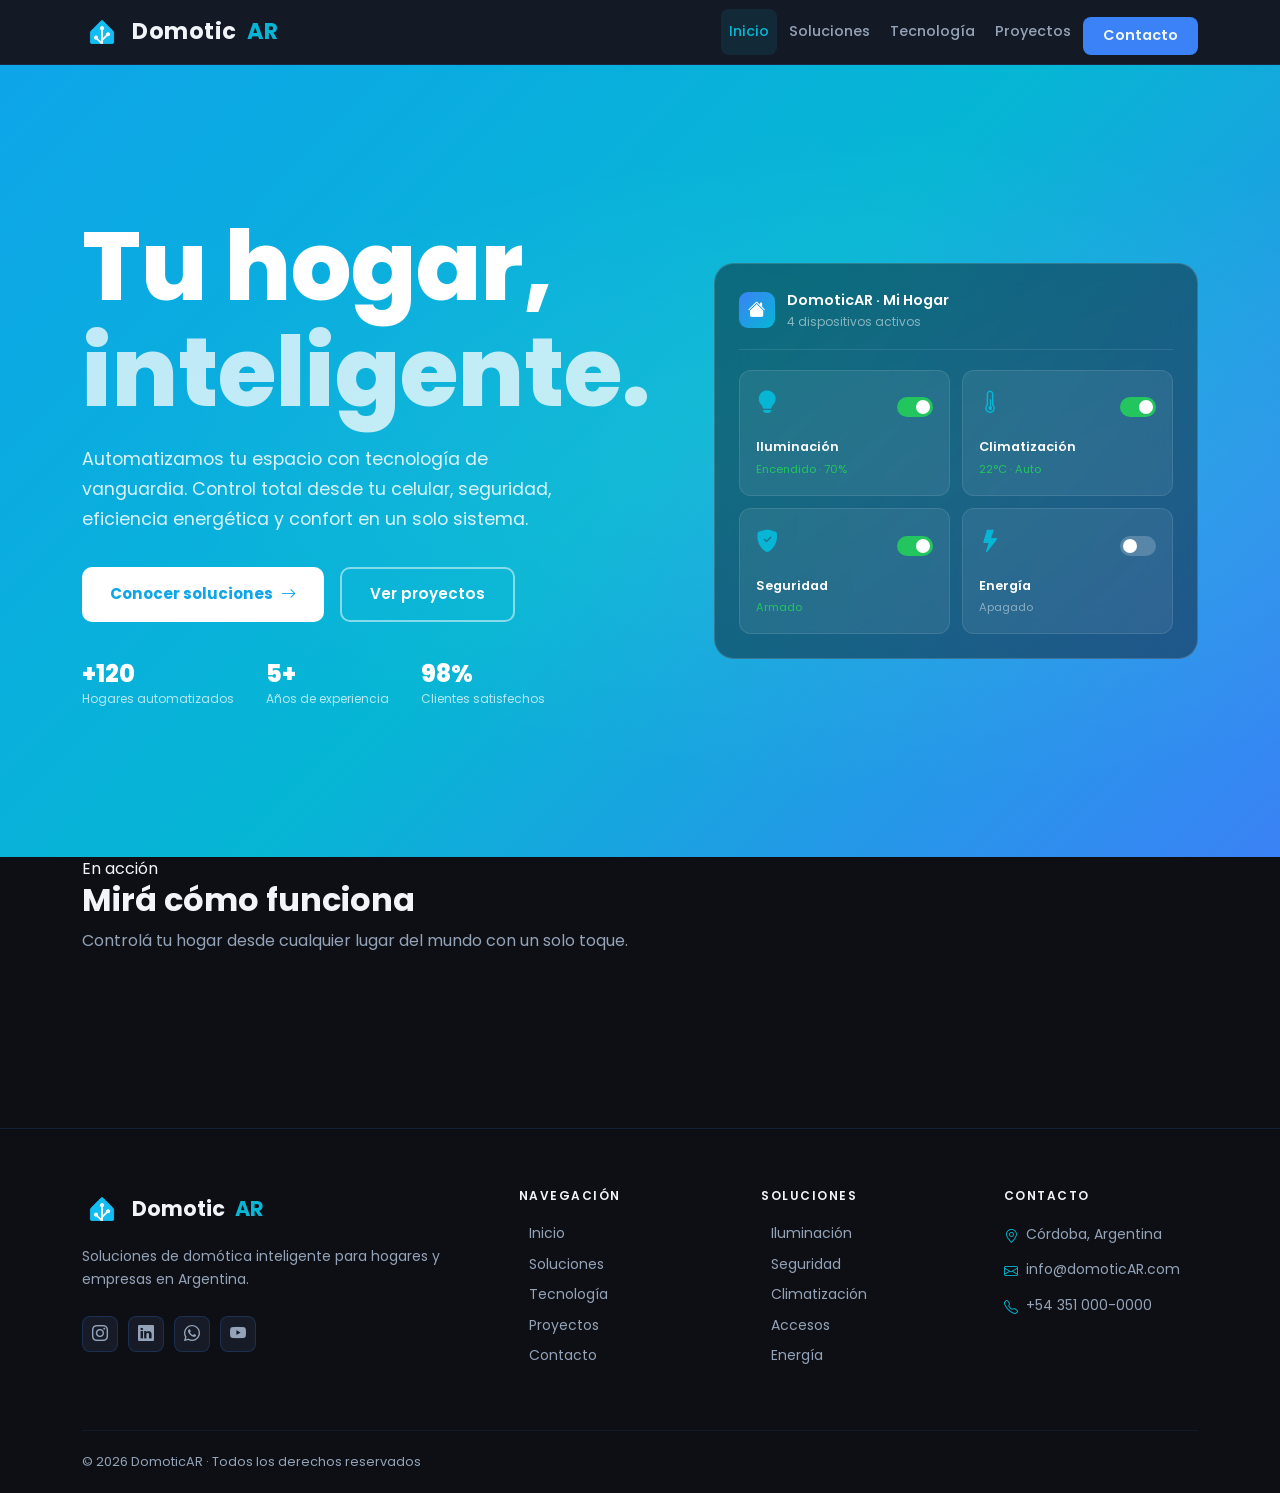
==== commit 2f4e721f: "cambios varios" ====
--- a/index.html
+++ b/index.html
@@ -146,6 +146,23 @@
                 </div>
             </div>
         </section>
+                <!-- SECCIÓN VIDEO -->
+        <section class="video-section">
+            <div class="container">
+                <div class="video-header" data-aos="fade-up">
+                    <span class="section-label">En acción</span>
+                    <h2 class="video-title">Mirá cómo funciona</h2>
+                    <p class="video-desc">
+                        Controlá tu hogar desde cualquier lugar del mundo con un solo toque.
+                    </p>
+                </div>
+                <div class="video-wrapper" data-aos="fade-up" data-aos-delay="100">
+                    <video autoplay muted loop playsinline  aria-label="Video demostrativo de domótica DomoticAR">
+                        <source src="assets/videos/video.mp4" type="video/mp4">
+                    </video>
+                </div>
+            </div>
+        </section>
     </main>
     <footer class="site-footer">
         <div class="container">
@@ -159,10 +176,10 @@
                     </a>
                     <p class="footer-desc">Soluciones de domótica inteligente para hogares y empresas en Argentina.</p>
                     <div class="social-links">
-                        <a href="#" class="social-link" aria-label="Instagram" target="_blank" rel="noopener"><i class="bi bi-instagram"></i></a>
-                        <a href="#" class="social-link" aria-label="LinkedIn" target="_blank" rel="noopener"><i class="bi bi-linkedin"></i></a>
-                        <a href="#" class="social-link" aria-label="WhatsApp" target="_blank" rel="noopener"><i class="bi bi-whatsapp"></i></a>
-                        <a href="#" class="social-link" aria-label="YouTube" target="_blank" rel="noopener"><i class="bi bi-youtube"></i></a>
+                        <a href="https://www.instagram.com/domotic_ar" class="social-link" aria-label="Instagram" target="_blank" rel="noopener"><i class="bi bi-instagram"></i></a>
+                        <a href="https://www.linkedin.com/company/domoticar" class="social-link" aria-label="LinkedIn" target="_blank" rel="noopener"><i class="bi bi-linkedin"></i></a>
+                        <a href="https://wa.me/543510000000" class="social-link" aria-label="WhatsApp" target="_blank" rel="noopener"><i class="bi bi-whatsapp"></i></a>
+                        <a href="https://www.youtube.com/@DomoticAR" class="social-link" aria-label="YouTube" target="_blank" rel="noopener"><i class="bi bi-youtube"></i></a>
                     </div>
                 </div>
                 <div class="footer-col">
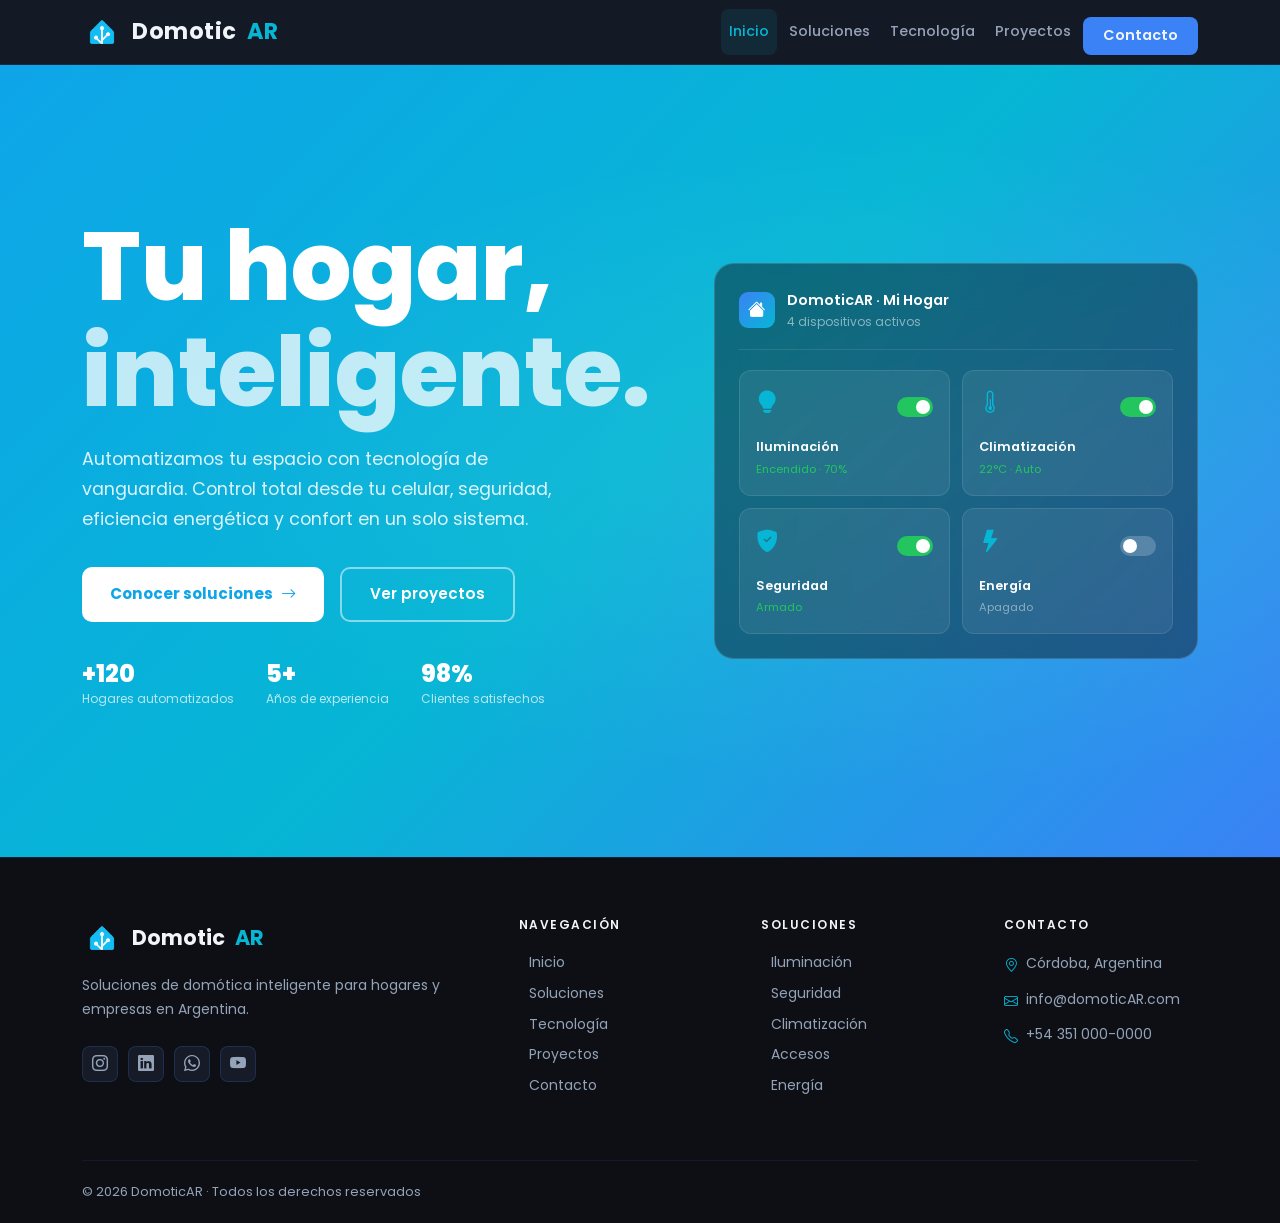
==== commit f3003b36: "cambios varios" ====
--- a/index.html
+++ b/index.html
@@ -146,23 +146,6 @@
                 </div>
             </div>
         </section>
-                <!-- SECCIÓN VIDEO -->
-        <section class="video-section">
-            <div class="container">
-                <div class="video-header" data-aos="fade-up">
-                    <span class="section-label">En acción</span>
-                    <h2 class="video-title">Mirá cómo funciona</h2>
-                    <p class="video-desc">
-                        Controlá tu hogar desde cualquier lugar del mundo con un solo toque.
-                    </p>
-                </div>
-                <div class="video-wrapper" data-aos="fade-up" data-aos-delay="100">
-                    <video autoplay muted loop playsinline  aria-label="Video demostrativo de domótica DomoticAR">
-                        <source src="assets/videos/video.mp4" type="video/mp4">
-                    </video>
-                </div>
-            </div>
-        </section>
     </main>
     <footer class="site-footer">
         <div class="container">
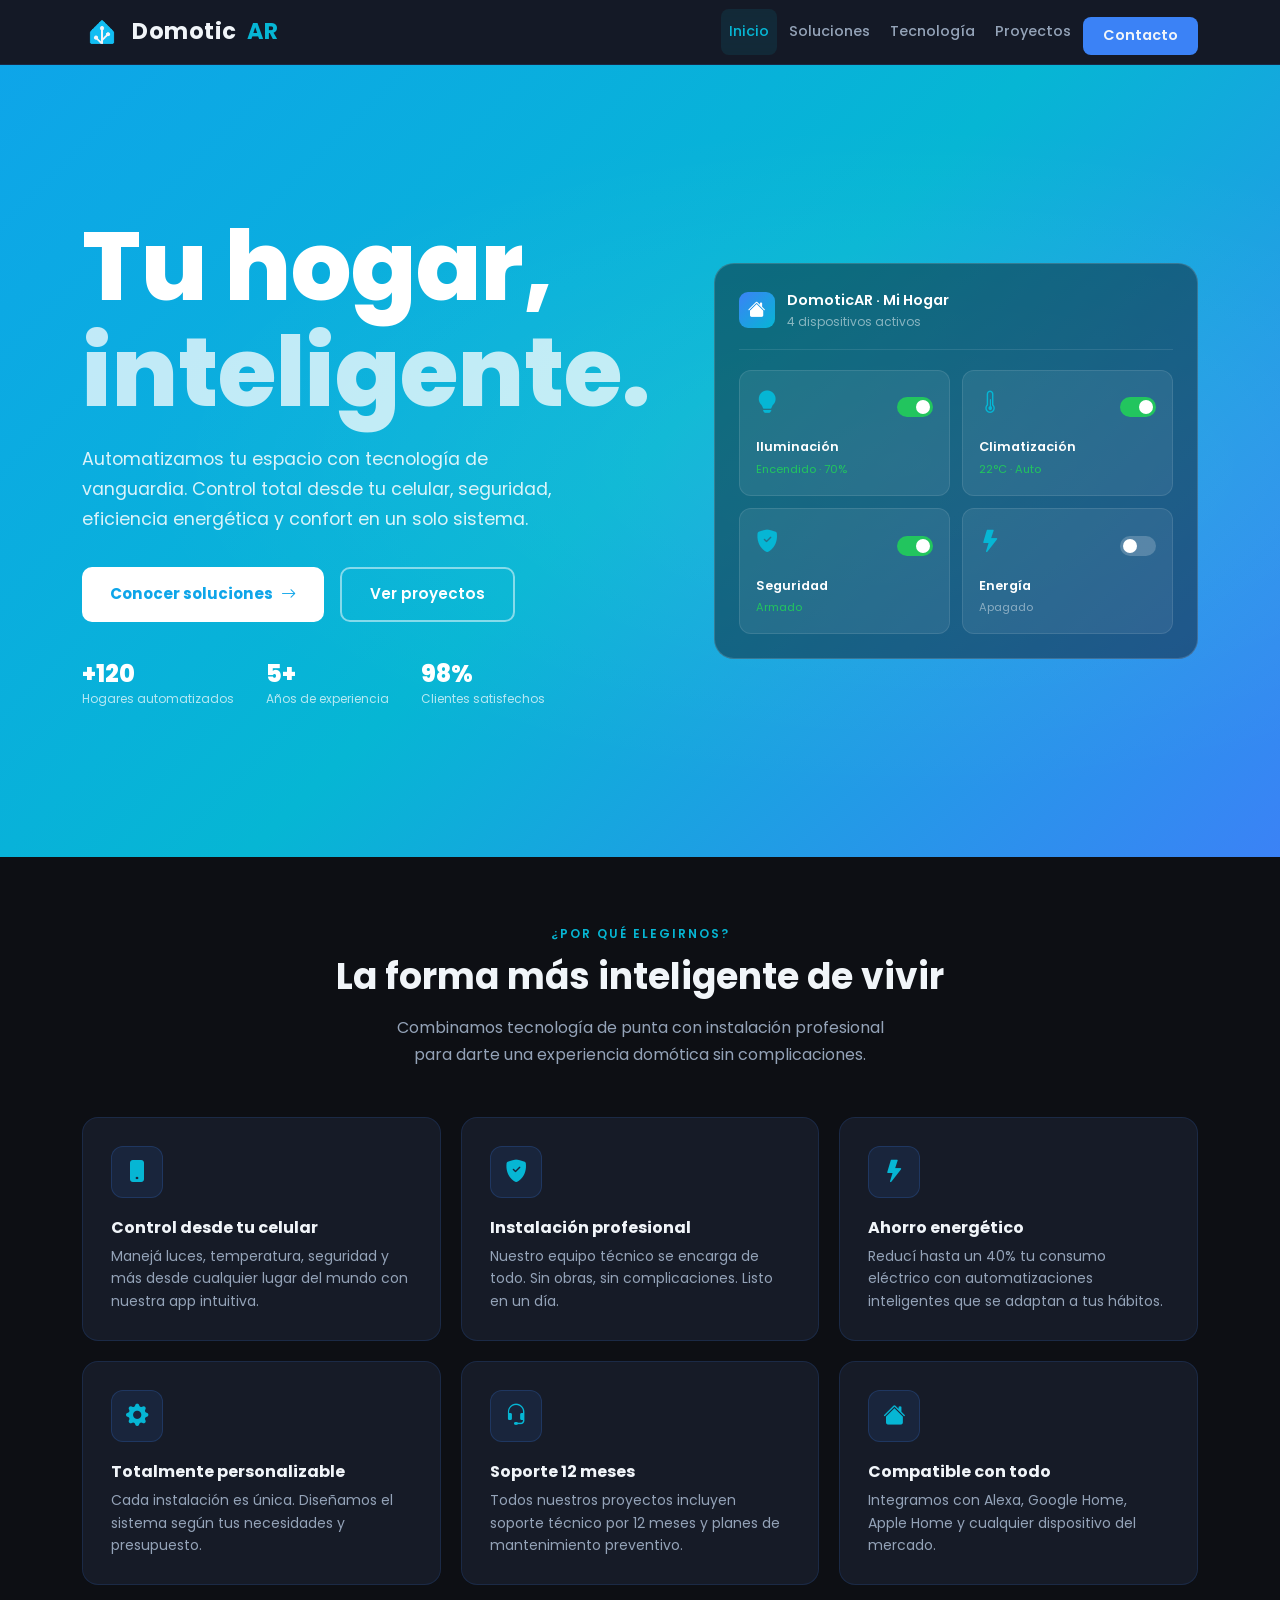
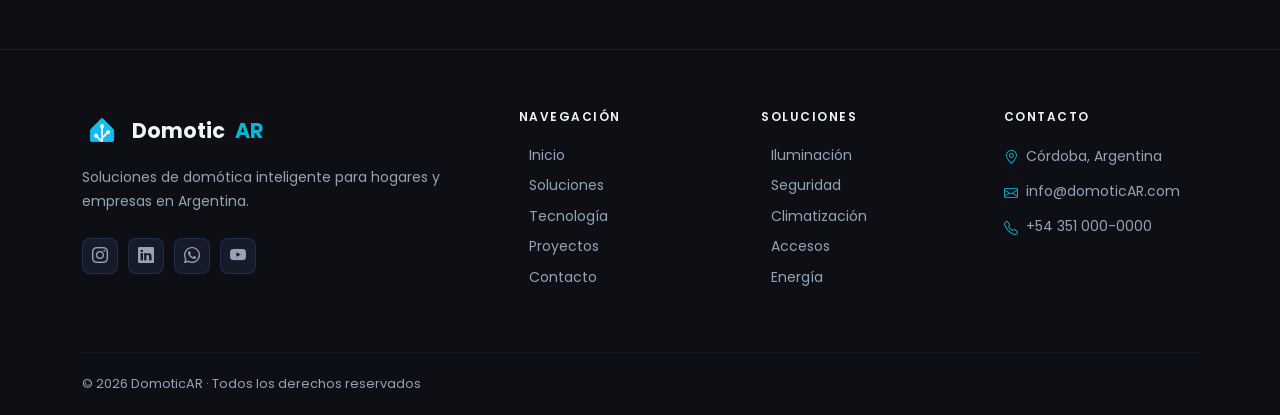
==== commit d8079ad7: "cambios varios" ====
--- a/index.html
+++ b/index.html
@@ -58,7 +58,9 @@
             </div>
         </nav>
     </header>
+
     <main>
+
         <!-- HERO -->
         <section class="hero" id="inicio">
             <div class="container">
@@ -95,6 +97,7 @@
                             </div>
                         </div>
                     </div>
+
                     <!-- Panel derecho -->
                     <div class="hero-visual" data-aos="fade-left" data-aos-delay="200">
                         <div class="device-panel">
@@ -146,7 +149,94 @@
                 </div>
             </div>
         </section>
+
+        <!-- SECCIÓN ¿POR QUÉ DOMOTICAAR? -->
+        <section class="why-section" id="por-que">
+            <div class="container">
+
+                <div class="why-header" data-aos="fade-up">
+                    <span class="why-label">¿Por qué elegirnos?</span>
+                    <h2 class="why-title">La forma más inteligente de vivir</h2>
+                    <p class="why-desc">
+                        Combinamos tecnología de punta con instalación profesional
+                        para darte una experiencia domótica sin complicaciones.
+                    </p>
+                </div>
+
+                <div class="why-grid">
+
+                    <div class="why-card" data-aos="fade-up" data-aos-delay="0">
+                        <div class="why-card-icon">
+                            <i class="bi bi-phone-fill" aria-hidden="true"></i>
+                        </div>
+                        <h3 class="why-card-title">Control desde tu celular</h3>
+                        <p class="why-card-desc">
+                            Manejá luces, temperatura, seguridad y más desde cualquier
+                            lugar del mundo con nuestra app intuitiva.
+                        </p>
+                    </div>
+
+                    <div class="why-card" data-aos="fade-up" data-aos-delay="100">
+                        <div class="why-card-icon">
+                            <i class="bi bi-shield-fill-check" aria-hidden="true"></i>
+                        </div>
+                        <h3 class="why-card-title">Instalación profesional</h3>
+                        <p class="why-card-desc">
+                            Nuestro equipo técnico se encarga de todo. Sin obras,
+                            sin complicaciones. Listo en un día.
+                        </p>
+                    </div>
+
+                    <div class="why-card" data-aos="fade-up" data-aos-delay="200">
+                        <div class="why-card-icon">
+                            <i class="bi bi-lightning-fill" aria-hidden="true"></i>
+                        </div>
+                        <h3 class="why-card-title">Ahorro energético</h3>
+                        <p class="why-card-desc">
+                            Reducí hasta un 40% tu consumo eléctrico con automatizaciones
+                            inteligentes que se adaptan a tus hábitos.
+                        </p>
+                    </div>
+
+                    <div class="why-card" data-aos="fade-up" data-aos-delay="0">
+                        <div class="why-card-icon">
+                            <i class="bi bi-gear-fill" aria-hidden="true"></i>
+                        </div>
+                        <h3 class="why-card-title">Totalmente personalizable</h3>
+                        <p class="why-card-desc">
+                            Cada instalación es única. Diseñamos el sistema
+                            según tus necesidades y presupuesto.
+                        </p>
+                    </div>
+
+                    <div class="why-card" data-aos="fade-up" data-aos-delay="100">
+                        <div class="why-card-icon">
+                            <i class="bi bi-headset" aria-hidden="true"></i>
+                        </div>
+                        <h3 class="why-card-title">Soporte 12 meses</h3>
+                        <p class="why-card-desc">
+                            Todos nuestros proyectos incluyen soporte técnico
+                            por 12 meses y planes de mantenimiento preventivo.
+                        </p>
+                    </div>
+
+                    <div class="why-card" data-aos="fade-up" data-aos-delay="200">
+                        <div class="why-card-icon">
+                            <i class="bi bi-house-fill" aria-hidden="true"></i>
+                        </div>
+                        <h3 class="why-card-title">Compatible con todo</h3>
+                        <p class="why-card-desc">
+                            Integramos con Alexa, Google Home, Apple Home
+                            y cualquier dispositivo del mercado.
+                        </p>
+                    </div>
+
+                </div>
+            </div>
+        </section>
+
     </main>
+
     <footer class="site-footer">
         <div class="container">
             <div class="footer-grid">
@@ -169,20 +259,20 @@
                     <h4 class="footer-heading">Navegación</h4>
                     <ul class="footer-links">
                         <li><a href="index.html">Inicio</a></li>
-                        <li><a href="/pages/soluciones.html">Soluciones</a></li>
-                        <li><a href="/pages/tecnologia.html">Tecnología</a></li>
-                        <li><a href="/pages/proyectos.html">Proyectos</a></li>
-                        <li><a href="/pages/contacto.html">Contacto</a></li>
+                        <li><a href="pages/soluciones.html">Soluciones</a></li>
+                        <li><a href="pages/tecnologia.html">Tecnología</a></li>
+                        <li><a href="pages/proyectos.html">Proyectos</a></li>
+                        <li><a href="pages/contacto.html">Contacto</a></li>
                     </ul>
                 </div>
                 <div class="footer-col">
                     <h4 class="footer-heading">Soluciones</h4>
                     <ul class="footer-links">
-                        <li><a href="/pages/soluciones.html">Iluminación</a></li>
-                        <li><a href="/pages/soluciones.html">Seguridad</a></li>
-                        <li><a href="/pages/soluciones.html">Climatización</a></li>
-                        <li><a href="/pages/soluciones.html">Accesos</a></li>
-                        <li><a href="/pages/soluciones.html">Energía</a></li>
+                        <li><a href="pages/soluciones.html">Iluminación</a></li>
+                        <li><a href="pages/soluciones.html">Seguridad</a></li>
+                        <li><a href="pages/soluciones.html">Climatización</a></li>
+                        <li><a href="pages/soluciones.html">Accesos</a></li>
+                        <li><a href="pages/soluciones.html">Energía</a></li>
                     </ul>
                 </div>
                 <div class="footer-col">
@@ -199,7 +289,7 @@
             </div>
         </div>
     </footer>
-    <!-- Scripts -->
+
     <!-- Bootstrap JS -->
     <script src="https://cdn.jsdelivr.net/npm/bootstrap@5.3.3/dist/js/bootstrap.bundle.min.js"></script>
     <!-- AOS JS -->
--- a/css/main.css
+++ b/css/main.css
@@ -1,3 +1,24 @@
+.sol-card, .why-section .why-card {
+  background: #161B27;
+  border: 1px solid rgba(59, 130, 246, 0.15);
+  border-radius: 16px;
+  transition: transform 0.3s ease, box-shadow 0.3s ease;
+}
+.sol-card:hover, .why-section .why-card:hover {
+  transform: translateY(-6px);
+  box-shadow: 0 16px 48px rgba(6, 182, 212, 0.15);
+}
+
+.contact-section, .sol-section, .why-section, .proj-section {
+  padding: 64px 0;
+}
+
+.social-link {
+  display: flex;
+  align-items: center;
+  justify-content: center;
+}
+
 * {
   margin: 0;
   padding: 0;
@@ -279,21 +300,35 @@
   color: #94A3B8;
   margin: 0;
 }
-.site-footer .footer-bottom .footer-status {
-  display: flex;
-  align-items: center;
-  gap: 6px;
-  font-size: 0.8rem;
-  color: #22C55E;
-}
-.site-footer .footer-bottom .status-dot {
-  width: 6px;
-  height: 6px;
-  border-radius: 50%;
-  background: #22C55E;
-  animation: pulse 2s infinite;
-}
-
+
+@keyframes pulse {
+  0%, 100% {
+    opacity: 1;
+  }
+  50% {
+    opacity: 0.4;
+  }
+}
+@keyframes fadeInUp {
+  from {
+    opacity: 0;
+    transform: translateY(30px);
+  }
+  to {
+    opacity: 1;
+    transform: translateY(0);
+  }
+}
+@keyframes fadeInRight {
+  from {
+    opacity: 0;
+    transform: translateX(-30px);
+  }
+  to {
+    opacity: 1;
+    transform: translateX(0);
+  }
+}
 @keyframes pulse {
   0%, 100% {
     opacity: 1;
@@ -332,26 +367,11 @@
     gap: 4rem;
   }
 }
-.hero .hero-badge {
-  display: inline-flex;
-  align-items: center;
-  gap: 8px;
-  background: rgba(255, 255, 255, 0.15);
-  border: 1px solid rgba(255, 255, 255, 0.25);
-  border-radius: 100px;
-  padding: 6px 16px;
-  font-size: 0.8rem;
-  font-weight: 500;
-  color: white;
-  margin-bottom: 1.5rem;
-}
-.hero .hero-badge .badge-dot {
-  width: 6px;
-  height: 6px;
-  border-radius: 50%;
-  background: #22C55E;
-  animation: pulse 2s infinite;
-  flex-shrink: 0;
+.hero .hero-content {
+  animation: fadeInUp 0.8s ease both;
+}
+.hero .hero-visual {
+  animation: fadeInRight 0.8s ease 0.3s both;
 }
 .hero .hero-title {
   font-size: clamp(3rem, 8vw, 6rem);
@@ -359,6 +379,7 @@
   color: white;
   line-height: 1.1;
   margin-bottom: 1.25rem;
+  animation: fadeInUp 0.8s ease 0.1s both;
 }
 .hero .hero-title .hero-title-alt {
   display: block;
@@ -503,14 +524,6 @@
   color: #22C55E;
 }
 
-@keyframes pulse {
-  0%, 100% {
-    opacity: 1;
-  }
-  50% {
-    opacity: 0.4;
-  }
-}
 .device-card-top {
   display: flex;
   align-items: center;
@@ -825,6 +838,86 @@
     grid-column: auto;
   }
 }
+.why-section .why-header {
+  text-align: center;
+  margin-bottom: 3rem;
+}
+.why-section .why-label {
+  display: inline-block;
+  font-size: 0.75rem;
+  font-weight: 600;
+  letter-spacing: 2px;
+  text-transform: uppercase;
+  color: #06B6D4;
+  margin-bottom: 0.75rem;
+}
+.why-section .why-title {
+  font-size: clamp(1.5rem, 3vw, 2.25rem);
+  font-weight: 700;
+  color: #F1F5F9;
+  margin-bottom: 1rem;
+}
+.why-section .why-desc {
+  color: #94A3B8;
+  font-size: 1rem;
+  line-height: 1.7;
+  max-width: 520px;
+  margin: 0 auto;
+}
+.why-section .why-grid {
+  display: grid;
+  grid-template-columns: 1fr;
+  gap: 1.25rem;
+}
+@media (min-width: 768px) {
+  .why-section .why-grid {
+    grid-template-columns: repeat(2, 1fr);
+  }
+}
+@media (min-width: 1024px) {
+  .why-section .why-grid {
+    grid-template-columns: repeat(3, 1fr);
+  }
+}
+.why-section .why-card {
+  padding: 1.75rem;
+}
+.why-section .why-card .why-card-icon {
+  width: 52px;
+  height: 52px;
+  border-radius: 12px;
+  background: rgba(59, 130, 246, 0.1);
+  border: 1px solid rgba(59, 130, 246, 0.2);
+  display: flex;
+  align-items: center;
+  justify-content: center;
+  font-size: 1.4rem;
+  color: #06B6D4;
+  margin-bottom: 1.25rem;
+  transition: background 0.3s ease;
+}
+.why-section .why-card .why-card-title {
+  font-size: 1rem;
+  font-weight: 700;
+  color: #F1F5F9;
+  margin-bottom: 0.5rem;
+}
+.why-section .why-card .why-card-desc {
+  font-size: 0.875rem;
+  color: #94A3B8;
+  line-height: 1.6;
+  margin: 0;
+}
+.why-section .why-card:hover .why-card-icon {
+  background: rgba(6, 182, 212, 0.15);
+  border-color: rgba(6, 182, 212, 0.3);
+}
+
+.sol-card {
+  padding: 1.75rem;
+  height: 100%;
+}
+
 .page-hero {
   background: linear-gradient(135deg, #0EA5E9 0%, #06B6D4 50%, #3B82F6 100%);
   padding: 80px 0;
